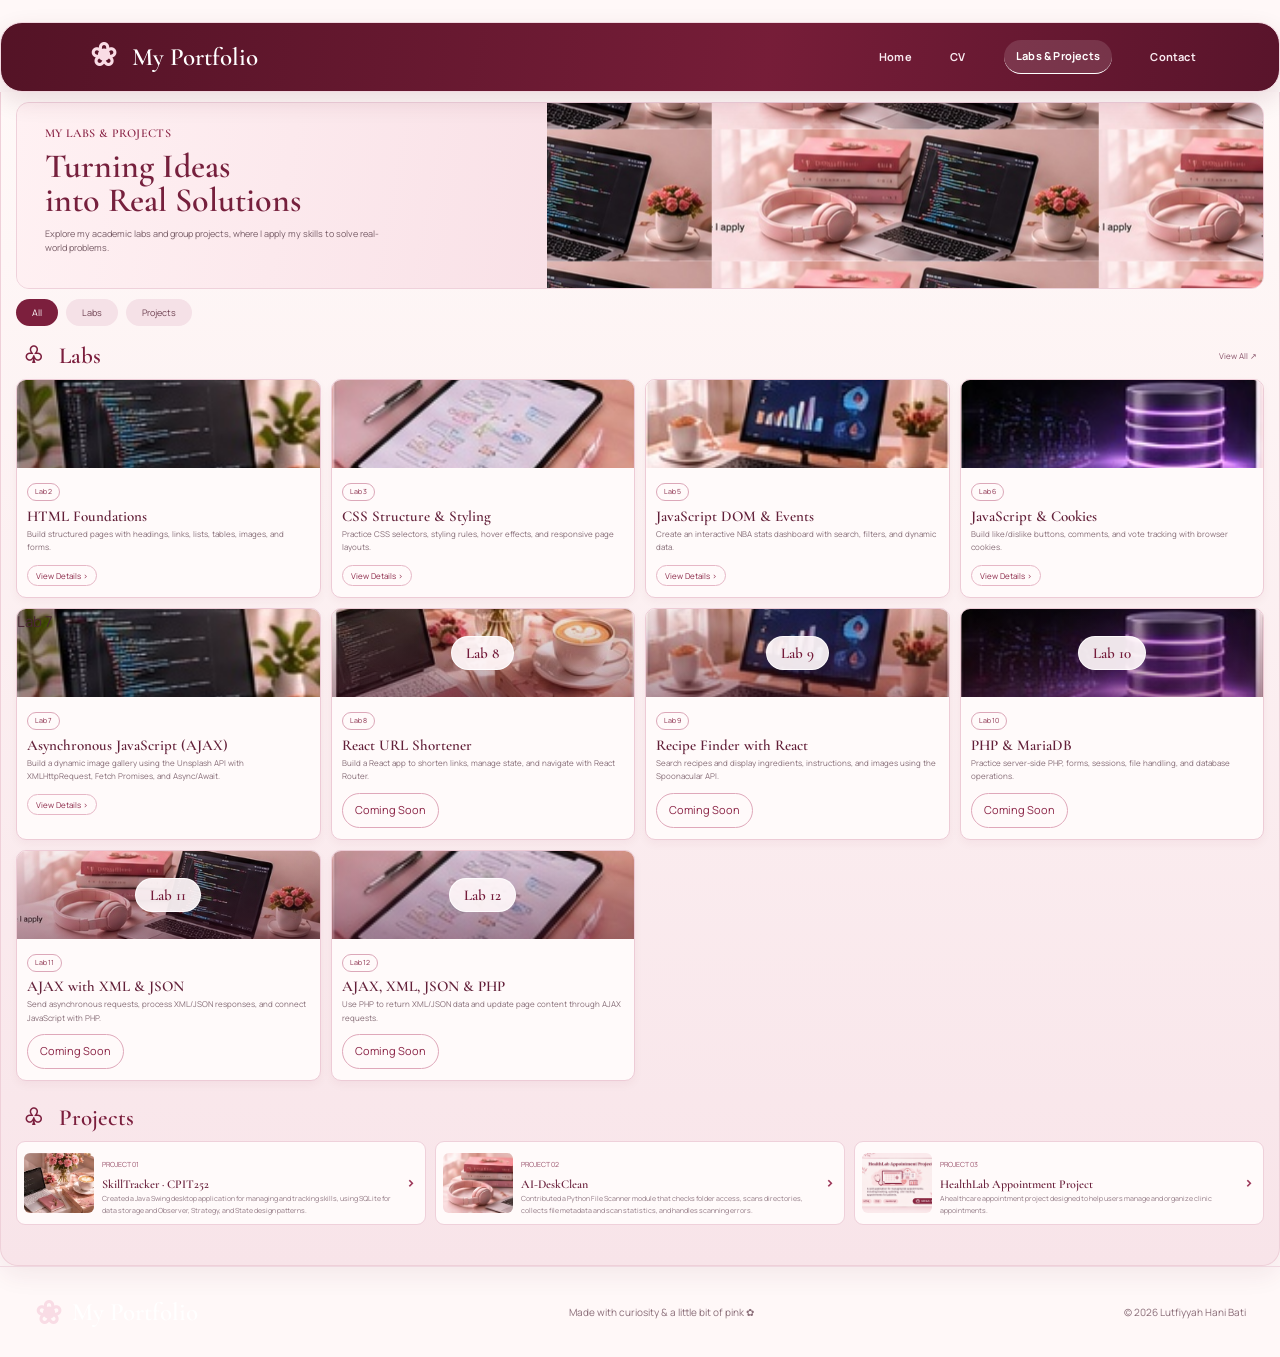
==== labs.html @ 2c052c0a "Initial portfolio upload" ====
<!DOCTYPE html>

<html lang="en">
<head>
<meta charset="utf-8"/><meta content="width=device-width, initial-scale=1.0" name="viewport"/>
<title>Labs &amp; Projects | Lutfiyyah Hani Bati</title>
<link href="https://fonts.googleapis.com" rel="preconnect"/><link crossorigin="" href="https://fonts.gstatic.com" rel="preconnect"/>
<link href="https://fonts.googleapis.com/css2?family=Cormorant+Garamond:wght@400;500;600;700&amp;family=Manrope:wght@400;500;600;700;800&amp;display=swap" rel="stylesheet"/>
<link href="style.css" rel="stylesheet"/>
</head>
<body class="labs-page reference-page">
<header class="site-header"><a class="brand" href="index.html"><span class="brand-mark">L</span><span>My Portfolio</span></a>
<nav class="main-nav"><a href="index.html">Home</a><a href="cv.html">CV</a><a class="active" href="labs.html">Labs &amp; Projects</a><a href="contact.html">Contact</a></nav></header>
<main class="reference-labs">
<section class="labs-hero"><div><p class="mini-eyebrow">MY LABS &amp; PROJECTS</p><h1>Turning Ideas<br/>into Real Solutions</h1><p>Explore my academic labs and group projects, where I apply my skills to solve real-world problems.</p></div><div class="labs-hero-photo"></div></section>
<div aria-label="Filter portfolio items" class="labs-filter" role="group"><button aria-pressed="true" class="filter-active" data-filter="all" type="button">All</button><button aria-pressed="false" data-filter="labs" type="button">Labs</button><button aria-pressed="false" data-filter="projects" type="button">Projects</button></div>
<section class="gallery-section labs-gallery-section"><div class="gallery-title"><h2>♧   Labs</h2><a href="https://github.com/lutfiyyahbati/cpit-405-labs" rel="noopener" target="_blank">View All ↗</a></div>
<div class="lab-gallery">
<article class="lab-photo-card"><div class="lab-cover cover-one"></div><div class="lab-card-body"><span class="lab-pill">Lab 2</span><h3>HTML Foundations</h3><p>Build structured pages with headings, links, lists, tables, images, and forms.</p><a href="https://github.com/lutfiyyahbati/cpit-405-labs/blob/main/labs/lab2.html" rel="noopener" target="_blank">View Details ›</a></div></article>
<article class="lab-photo-card"><div class="lab-cover cover-two"></div><div class="lab-card-body"><span class="lab-pill">Lab 3</span><h3>CSS Structure &amp; Styling</h3><p>Practice CSS selectors, styling rules, hover effects, and responsive page layouts.</p><a href="https://github.com/lutfiyyahbati/cpit-405-labs/blob/main/labs/lab3.html" rel="noopener" target="_blank">View Details ›</a></div></article>
<article class="lab-photo-card"><div class="lab-cover cover-three"></div><div class="lab-card-body"><span class="lab-pill">Lab 5</span><h3>JavaScript DOM &amp; Events</h3><p>Create an interactive NBA stats dashboard with search, filters, and dynamic data.</p><a href="https://github.com/lutfiyyahbati/cpit-405-labs/tree/main/labs/lab5" rel="noopener" target="_blank">View Details ›</a></div></article>
<article class="lab-photo-card"><div class="lab-cover cover-four"></div><div class="lab-card-body"><span class="lab-pill">Lab 6</span><h3>JavaScript &amp; Cookies</h3><p>Build like/dislike buttons, comments, and vote tracking with browser cookies.</p><a href="https://github.com/lutfiyyahbati/cpit-405-labs/tree/main/lab6" rel="noopener" target="_blank">View Details ›</a></div></article>
<article aria-label="Completed Lab 7: Asynchronous JavaScript" class="lab-photo-card">
<div class="lab-cover cover-lab7"><span>Lab 7</span></div>
<div class="lab-card-body"><span class="lab-pill">Lab 7</span><h3>Asynchronous JavaScript (AJAX)</h3><p>Build a dynamic image gallery using the Unsplash API with XMLHttpRequest, Fetch Promises, and Async/Await.</p><a href="https://github.com/lutfiyyahbati/cpit-405-labs/tree/main/labs/lab7" rel="noopener" target="_blank">View Details ›</a></div>
</article>
<article aria-label="Lab 8 coming soon; content not uploaded yet" class="lab-photo-card reserved-lab-card">
<div class="lab-cover cover-lab8 reserved-lab-cover"><span>Lab 8</span></div>
<div class="lab-card-body"><span class="lab-pill">Lab 8</span><h3>React URL Shortener</h3><p>Build a React app to shorten links, manage state, and navigate with React Router.</p><span class="lab12-link">Coming Soon</span></div>
</article>
<article aria-label="Lab 9 coming soon; content not uploaded yet" class="lab-photo-card reserved-lab-card">
<div class="lab-cover cover-lab9 reserved-lab-cover"><span>Lab 9</span></div>
<div class="lab-card-body"><span class="lab-pill">Lab 9</span><h3>Recipe Finder with React</h3><p>Search recipes and display ingredients, instructions, and images using the Spoonacular API.</p><span class="lab12-link">Coming Soon</span></div>
</article>
<article aria-label="Lab 10 coming soon; content not uploaded yet" class="lab-photo-card reserved-lab-card">
<div class="lab-cover cover-lab10 reserved-lab-cover"><span>Lab 10</span></div>
<div class="lab-card-body"><span class="lab-pill">Lab 10</span><h3>PHP &amp; MariaDB</h3><p>Practice server-side PHP, forms, sessions, file handling, and database operations.</p><span class="lab12-link">Coming Soon</span></div>
</article>
<article aria-label="Lab 11 coming soon; content not uploaded yet" class="lab-photo-card reserved-lab-card">
<div class="lab-cover cover-lab11 reserved-lab-cover"><span>Lab 11</span></div>
<div class="lab-card-body"><span class="lab-pill">Lab 11</span><h3>AJAX with XML &amp; JSON</h3><p>Send asynchronous requests, process XML/JSON responses, and connect JavaScript with PHP.</p><span class="lab12-link">Coming Soon</span></div>
</article>
<article aria-label="Lab 12 coming soon; content not uploaded yet" class="lab-photo-card reserved-lab-card">
<div class="lab-cover cover-lab12 reserved-lab-cover"><span>Lab 12</span></div>
<div class="lab-card-body"><span class="lab-pill">Lab 12</span><h3>AJAX, XML, JSON &amp; PHP</h3><p>Use PHP to return XML/JSON data and update page content through AJAX requests.</p><span class="lab12-link">Coming Soon</span></div>
</article>
</div></section>
<section class="gallery-section group-gallery" id="group-projects"><div class="gallery-title"><h2>♧   Projects</h2></div><div class="group-project-grid">
<a class="group-project" href="https://github.com/DanyahBa/SkillTracker_CPIT252" rel="noopener" target="_blank"><div class="group-thumb thumb-two"></div><div><small>PROJECT 01</small><h3>SkillTracker · CPIT252</h3><p>Created a Java Swing desktop application for managing and tracking skills, using SQLite for data storage and Observer, Strategy, and State design patterns.</p></div><b>›</b></a>
<a class="group-project" href="https://github.com/deemalotaibi/AI-DeskClean" rel="noopener" target="_blank"><div class="group-thumb thumb-four"></div><div><small>PROJECT 02</small><h3>AI-DeskClean</h3><p>Contributed a Python File Scanner module that checks folder access, scans directories, collects file metadata and scan statistics, and handles scanning errors.</p></div><b>›</b></a>
<a aria-label="HealthLab Appointment Project on GitHub" class="group-project" href="https://github.com/TasneemSaeedi/CAR_GROUP2" rel="noopener noreferrer" target="_blank"><div class="group-thumb thumb-three"></div><div><small>PROJECT 03</small><h3>HealthLab Appointment Project</h3><p>A healthcare appointment project designed to help users manage and organize clinic appointments.</p></div><b>›</b></a></div></section>
</main>
<footer class="site-footer"><a class="brand" href="index.html"><span class="brand-mark">L</span><span>My Portfolio</span></a><p>Made with curiosity &amp; a little bit of pink ✿</p><span>© 2026 Lutfiyyah Hani Bati</span></footer>
<script>
document.addEventListener('DOMContentLoaded', () => {
  const buttons = document.querySelectorAll('.labs-filter button');
  const labSection = document.querySelector('.labs-gallery-section');
  const projectSection = document.querySelector('.group-gallery');
  buttons.forEach(button => button.addEventListener('click', () => {
    const filter = button.dataset.filter;
    buttons.forEach(item => {
      const active = item === button;
      item.classList.toggle('filter-active', active);
      item.setAttribute('aria-pressed', active ? 'true' : 'false');
    });
    labSection.hidden = filter === 'projects';
    projectSection.hidden = filter === 'labs';
    if (filter === 'projects') {
      projectSection.scrollIntoView({ behavior: 'smooth', block: 'start' });
    } else if (filter === 'labs') {
      labSection.scrollIntoView({ behavior: 'smooth', block: 'start' });
    }
  }));
});
</script>
</body></html>
---- style.css ----
@import url('https://fonts.googleapis.com/css2?family=DM+Sans:wght@400;500;600;700&family=Playfair+Display:ital,wght@0,500;0,600;0,700;1,500;1,600&display=swap');
:root{--wine:#701d3c;--wine-dark:#481329;--berry:#a62d59;--pink:#ef9fbd;--rose:#f8dce7;--blush:#fff1f5;--cream:#fffaf7;--ink:#35232b;--muted:#88747c;--line:#f0dce4;--white:#fff}
*{box-sizing:border-box}html{scroll-behavior:smooth}body{margin:0;background:var(--cream);color:var(--ink);font-family:'DM Sans',sans-serif;font-size:15px;line-height:1.7;overflow-x:hidden}a{color:inherit;text-decoration:none}.site-header{height:88px;max-width:1220px;margin:auto;padding:0 34px;display:flex;align-items:center;justify-content:space-between;gap:24px;position:relative;z-index:5}.brand{display:flex;align-items:center;gap:10px;font-weight:700;font-size:19px;letter-spacing:-.7px;color:var(--wine-dark)}.brand-mark{width:35px;height:35px;border-radius:50% 50% 50% 10%;background:var(--wine);color:white;display:grid;place-items:center;font-family:'Playfair Display',serif;font-size:22px}.brand-dot{color:var(--berry)}.main-nav{display:flex;align-items:center;gap:32px}.main-nav a{font-size:12px;font-weight:700;color:#806d75;transition:.25s}.main-nav a:hover,.main-nav a.active{color:var(--berry)}.main-nav a.active:after{content:"";display:block;width:5px;height:5px;border-radius:50%;background:var(--pink);margin:4px auto 0}.header-cta{border:1px solid #e8cbd7;border-radius:30px;padding:10px 17px;font-size:11px;font-weight:700;color:var(--wine);transition:.25s}.header-cta:hover{background:var(--wine);color:white}.header-cta span{margin-left:8px}.section-wrap{max-width:1150px;margin:auto;padding-left:34px;padding-right:34px}.hero{min-height:585px;display:grid;grid-template-columns:1fr 1fr;align-items:center;gap:55px;padding-top:30px;padding-bottom:55px}.eyebrow{font-size:10px;letter-spacing:2.3px;font-weight:700;color:var(--berry);margin:0 0 18px}.eyebrow-line{display:inline-block;width:28px;height:1px;background:var(--pink);vertical-align:middle;margin-right:9px}.hero h1,.page-intro h1{font-family:'Playfair Display',serif;font-size:clamp(54px,6.2vw,82px);line-height:1.08;letter-spacing:-2.5px;color:var(--wine-dark);font-weight:600;margin:0 0 25px}.hero h1 em,.page-intro h1 em,.project-feature h2 em,.contact-note h2 em{font-weight:500;color:var(--berry)}.hero-text{font-size:15px;line-height:1.9;color:#78666e;max-width:470px}.hero-text strong{color:var(--wine)}.hero-actions{display:flex;align-items:center;gap:25px;margin-top:30px}.button{display:inline-flex;align-items:center;justify-content:center;gap:18px;border:0;border-radius:4px;padding:14px 21px;font-family:inherit;font-size:12px;font-weight:700;cursor:pointer;transition:transform .25s,box-shadow .25s,background .25s}.button:hover{transform:translateY(-3px);box-shadow:0 10px 22px #701d3c20}.button-primary{background:var(--wine);color:white}.button-primary:hover{background:var(--berry)}.text-link{font-size:12px;font-weight:700;color:var(--wine)}.text-link span{margin-left:6px}.hero-meta{display:flex;gap:32px;margin-top:54px;padding-top:20px;border-top:1px solid var(--line);max-width:440px}.hero-meta>div{display:flex;flex-direction:column}.meta-number{font-family:'Playfair Display',serif;color:var(--berry);font-size:20px}.meta-label{font-size:10px;color:var(--muted);letter-spacing:.4px}.hero-art{height:455px;position:relative;display:flex;align-items:center;justify-content:center}.art-blob{position:absolute;width:370px;height:390px;background:#f8dce7;border-radius:48% 52% 42% 58% / 48% 44% 56% 52%;transform:rotate(-12deg)}.art-card{position:relative;z-index:2;width:265px;height:330px;background:#fffaf7;box-shadow:0 25px 60px #6b18351c;padding:36px 31px;transform:rotate(4deg);border:1px solid #f2e2e7}.art-small{font-size:8px;letter-spacing:2px;color:var(--berry);font-weight:700}.art-quote{display:block;font-family:'Playfair Display',serif;font-size:32px;line-height:1.24;color:var(--wine-dark);margin-top:25px}.art-quote i{color:var(--berry)}.art-sign{position:absolute;bottom:28px;right:28px;color:#9b7d89;font-family:'Playfair Display',serif;font-style:italic;font-size:13px}.flower{position:absolute;z-index:3;width:90px;height:90px}.flower i{position:absolute;width:28px;height:42px;background:linear-gradient(145deg,#f6b6ce,#cf5e8b);border-radius:50% 50% 45% 45%;left:31px;top:4px;transform-origin:14px 41px;box-shadow:inset -3px -3px 7px #9d2c5a20}.flower i:nth-child(2){transform:rotate(72deg)}.flower i:nth-child(3){transform:rotate(144deg)}.flower i:nth-child(4){transform:rotate(216deg)}.flower i:nth-child(5){transform:rotate(288deg)}.flower b{position:absolute;left:38px;top:37px;width:16px;height:16px;background:#f7d88d;border-radius:50%;box-shadow:0 0 0 3px #fff8}.flower-large{right:3px;top:28px;transform:rotate(16deg) scale(1.25)}.flower-small{left:8px;bottom:50px;transform:scale(.7) rotate(-12deg)}.flower-small i{background:linear-gradient(145deg,#f3c2d4,#d67c9c)}.sparkle{position:absolute;color:var(--berry);font-size:34px}.sparkle-one{right:35px;bottom:85px}.sparkle-two{left:40px;top:55px;color:#d88aa8}.art-caption{position:absolute;bottom:5px;right:30px;font-size:8px;letter-spacing:2px;color:#a17d8b}.petal{position:fixed;z-index:-1;color:#f5d5e1;opacity:.65;pointer-events:none}.petal-one{font-size:120px;right:-25px;top:22%}.petal-two{font-size:90px;left:-25px;bottom:9%}.welcome-strip{display:flex;align-items:center;justify-content:center;gap:20px;background:var(--wine);color:#fff;padding:18px 20px;text-align:center}.welcome-strip p{font-family:'Playfair Display',serif;font-style:italic;font-size:16px;margin:0}.welcome-strip span{color:#f2a8c2}.home-cards{padding-top:78px;padding-bottom:90px}.section-heading{text-align:center;margin-bottom:34px}.section-heading h2,.project-heading h2{font-family:'Playfair Display',serif;color:var(--wine-dark);font-size:37px;line-height:1.2;margin:0}.section-heading h2 em{color:var(--berry);font-weight:500}.card-grid{display:grid;grid-template-columns:repeat(3,1fr);gap:18px}.info-card{position:relative;background:white;border:1px solid var(--line);padding:27px 26px 30px;min-height:220px;transition:.25s}.info-card:hover{transform:translateY(-6px);box-shadow:0 18px 35px #701d3c10;border-color:#e9b8cb}.card-icon{display:grid;place-items:center;width:39px;height:39px;background:var(--blush);color:var(--berry);border-radius:50%;font-size:20px}.card-kicker{display:block;margin-top:21px;color:#b17b91;font-size:9px;letter-spacing:1.8px;font-weight:700}.info-card h3{font-family:'Playfair Display',serif;color:var(--wine-dark);font-size:23px;margin:5px 0}.info-card p{color:var(--muted);font-size:12px;max-width:245px}.card-arrow{position:absolute;right:25px;bottom:24px;color:var(--berry);font-size:20px}.site-footer{max-width:1150px;margin:auto;padding:24px 34px;display:flex;justify-content:space-between;align-items:center;border-top:1px solid var(--line);font-size:10px;color:#987f89}.site-footer .brand{font-size:15px}.site-footer .brand-mark{width:28px;height:28px;font-size:17px}.site-footer p{margin:0}.site-footer p span{color:var(--berry);font-size:15px}.page-main{padding-top:65px;padding-bottom:90px;min-height:calc(100vh - 160px)}.page-intro{max-width:720px;margin-bottom:45px}.page-intro h1{font-size:60px;margin-bottom:15px}.page-intro>p:last-child{color:var(--muted);max-width:600px;font-size:14px}.cv-layout{display:grid;grid-template-columns:275px 1fr;gap:55px;align-items:start}.cv-sidebar{background:var(--wine);color:white;padding:30px;position:relative;overflow:hidden}.cv-sidebar:after{content:"✿";position:absolute;font-size:120px;color:#ffffff12;right:-15px;top:-35px}.profile-monogram{width:90px;height:90px;border-radius:50%;background:#f5c5d6;color:var(--wine);display:grid;place-items:center;font-family:'Playfair Display',serif;font-size:48px;position:relative}.profile-monogram span{position:absolute;font-family:sans-serif;font-size:20px;right:-4px;bottom:0;color:#f7d88d}.cv-sidebar h2{font-family:'Playfair Display',serif;font-size:23px;line-height:1.2;margin:20px 0 4px}.muted{color:var(--muted)}.cv-sidebar .muted{color:#e3b9ca;font-size:12px}.sidebar-rule{height:1px;background:#ffffff35;margin:24px 0}.side-label{font-size:9px;letter-spacing:1.6px;color:#f0a9c2;margin:18px 0 3px;font-weight:700}.side-value{font-size:12px;color:#fff;margin:0;overflow-wrap:anywhere}.side-value a{text-decoration:underline;text-underline-offset:3px}.button-outline{border:1px solid #f4c5d7;color:white}.full-button{width:100%;margin-top:28px}.cv-content{background:white;border:1px solid var(--line);padding:10px 38px}.cv-section{display:grid;grid-template-columns:145px 1fr;gap:25px;padding:30px 0;border-bottom:1px solid var(--line)}.cv-section:last-child{border-bottom:0}.section-label{font-size:10px;letter-spacing:1.5px;color:var(--berry);font-weight:700}.section-label span{display:block;color:#a58b95;font-size:8px;margin-top:4px}.cv-section h2{font-family:'Playfair Display',serif;color:var(--wine-dark);font-size:22px;margin:0 0 5px}.accent-text{color:var(--berry);font-size:12px;font-weight:700;margin:0 0 10px}.body-copy{font-size:12px;color:#78666e;line-height:1.9;margin:7px 0}.skill-list{display:flex;flex-wrap:wrap;gap:8px;margin:14px 0}.skill-list span{background:var(--blush);border:1px solid #f2d5e0;color:var(--wine);padding:7px 11px;font-size:10px;border-radius:3px}.small-note{font-size:10px;color:#a28d95}.timeline-item{display:flex;gap:13px;margin-top:20px}.timeline-dot{flex:none;width:9px;height:9px;border-radius:50%;background:var(--pink);margin-top:7px;box-shadow:0 0 0 4px var(--blush)}.timeline-item h3{font-size:13px;color:var(--wine);margin:0}.timeline-item .muted{font-size:10px;margin:1px 0}.project-feature{background:var(--wine);color:white;padding:43px 48px;display:flex;justify-content:space-between;align-items:center;position:relative;overflow:hidden;margin-bottom:55px}.feature-label{font-size:9px;letter-spacing:2px;color:#f4b3ca;font-weight:700}.project-feature h2{font-family:'Playfair Display',serif;font-size:39px;line-height:1.12;margin:12px 0}.project-feature h2 em{color:#f3b2c9}.project-feature p{color:#e9cbd6;font-size:12px;max-width:470px;margin-bottom:22px}.button-light{background:#fff4f7;color:var(--wine)}.feature-decoration{width:210px;height:180px;border:1px solid #ffffff35;border-radius:50%;display:grid;place-items:center;position:relative;margin-right:35px}.feature-decoration span{font-family:monospace;font-size:58px;color:#f7c5d7}.feature-decoration i{position:absolute;right:-12px;top:0;font-style:normal;color:#f5c5d7;font-size:55px}.project-heading{display:flex;align-items:end;justify-content:space-between;margin-bottom:22px}.project-heading .eyebrow{margin-bottom:7px}.project-count{font-size:10px;color:#a48b95;letter-spacing:1px}.project-grid{display:grid;grid-template-columns:repeat(2,1fr);gap:16px}.project-card{background:white;border:1px solid var(--line);padding:25px 27px;transition:.25s}.project-card:hover{border-color:#e5a9c1;transform:translateY(-4px);box-shadow:0 12px 28px #701d3c0c}.project-top{display:flex;justify-content:space-between;align-items:center}.project-number{font-family:'Playfair Display',serif;font-size:24px;color:#d68ba7}.project-type{font-size:8px;letter-spacing:1.5px;color:var(--berry);font-weight:700;background:var(--blush);padding:6px 9px}.project-card h3{font-family:'Playfair Display',serif;font-size:22px;color:var(--wine-dark);margin:16px 0 5px}.project-card p{font-size:12px;color:var(--muted);min-height:42px}.project-card>a{display:inline-block;color:var(--berry);font-size:11px;font-weight:700;margin-top:12px}.project-card>a span{margin-left:8px}.github-banner{margin-top:40px;background:#f9e6ed;padding:25px 30px;display:flex;align-items:center;justify-content:space-between}.github-banner .eyebrow{margin-bottom:5px;font-size:8px}.github-banner h2{font-family:'Playfair Display',serif;font-size:24px;color:var(--wine-dark);margin:0}.github-banner p{font-size:11px;color:var(--muted);margin:4px 0 0}.contact-layout{display:grid;grid-template-columns:.9fr 1.1fr;gap:35px;align-items:stretch}.contact-note{background:var(--wine);color:white;padding:42px;position:relative;overflow:hidden}.contact-flower{position:absolute;right:25px;top:18px;font-size:70px;color:#ffffff20}.contact-note .eyebrow{color:#f5b5cb}.contact-note h2{font-family:'Playfair Display',serif;font-size:39px;line-height:1.2;margin:0 0 15px}.contact-note h2 em{color:#f3b3ca}.contact-note>p:not(.eyebrow){color:#e8cbd6;font-size:12px;max-width:300px;margin-bottom:30px}.contact-detail{display:flex;align-items:center;gap:14px;margin-top:20px}.detail-icon{width:35px;height:35px;border:1px solid #ffffff45;border-radius:50%;display:grid;place-items:center;color:#f5b5cb}.contact-detail div{display:flex;flex-direction:column;min-width:0}.contact-detail small{font-size:8px;letter-spacing:1.5px;color:#efadc4}.contact-detail a,.contact-detail div>span{font-size:11px;color:white;overflow-wrap:anywhere}.contact-form-card{background:white;border:1px solid var(--line);padding:38px}.contact-form-card h2{font-family:'Playfair Display',serif;font-size:26px;color:var(--wine-dark);margin:0}.contact-form-card>.muted{font-size:11px;margin:3px 0 22px}.contact-form-card form{display:flex;flex-direction:column}.contact-form-card label{font-size:10px;color:var(--wine);font-weight:700;margin:12px 0 6px}.contact-form-card input,.contact-form-card textarea{font:inherit;font-size:12px;color:var(--ink);background:#fffafc;border:1px solid #efdee5;padding:12px 13px;border-radius:2px;outline:none;resize:vertical}.contact-form-card input:focus,.contact-form-card textarea:focus{border-color:#d987a7;box-shadow:0 0 0 3px #f9e8ef}.contact-form-card input::placeholder,.contact-form-card textarea::placeholder{color:#b7a6ad}.submit-button{margin-top:20px;align-self:flex-start}.form-hint{font-size:9px;color:#9c8790;margin:14px 0 0}
@media(max-width:850px){.site-header{height:auto;min-height:80px;flex-wrap:wrap;padding:17px 24px}.main-nav{order:3;width:100%;justify-content:center;gap:22px;padding:8px 0 3px}.hero{gap:15px;min-height:520px}.hero-art{transform:scale(.88)}.cv-layout{grid-template-columns:230px 1fr;gap:25px}.cv-content{padding:5px 22px}.cv-section{grid-template-columns:105px 1fr;gap:15px}.contact-layout{gap:18px}.contact-note,.contact-form-card{padding:28px}}
@media(max-width:620px){.section-wrap{padding-left:22px;padding-right:22px}.site-header{padding:15px 22px}.header-cta{padding:8px 12px}.main-nav{gap:15px;justify-content:space-between}.main-nav a{font-size:10px}.hero{grid-template-columns:1fr;padding-top:55px;gap:5px}.hero h1{font-size:58px}.hero-art{height:370px;transform:scale(.82);margin-top:-10px}.hero-meta{gap:18px;margin-top:38px}.meta-label{font-size:9px}.welcome-strip{gap:10px}.welcome-strip p{font-size:13px}.home-cards{padding-top:55px;padding-bottom:60px}.card-grid{grid-template-columns:1fr}.info-card{min-height:185px}.site-footer{padding:22px;flex-wrap:wrap;gap:12px}.site-footer p{order:3;width:100%}.page-main{padding-top:45px;padding-bottom:60px}.page-intro h1{font-size:46px}.cv-layout{grid-template-columns:1fr}.cv-sidebar{padding:25px}.cv-content{padding:0 18px}.cv-section{grid-template-columns:1fr;gap:8px;padding:24px 0}.section-label span{display:inline;margin-left:7px}.project-feature{padding:30px 25px}.feature-decoration{display:none}.project-feature h2{font-size:32px}.project-grid{grid-template-columns:1fr}.project-heading{align-items:start;gap:12px;flex-direction:column}.github-banner{align-items:flex-start;gap:18px;flex-direction:column}.contact-layout{grid-template-columns:1fr}.contact-note,.contact-form-card{padding:28px}.contact-note h2{font-size:34px}}

.hero-student-id{display:inline-flex;gap:10px;align-items:center;margin:14px 0 0;padding:7px 11px;background:#fff1f5;border:1px solid #f0dce4;color:#701d3c;font-size:11px;font-weight:700;letter-spacing:.4px}.hero-student-id span{font-size:8px;letter-spacing:1.5px;color:#a62d59}.team-project-heading{margin-top:58px}.team-project-intro{font-size:12px;color:#88747c;margin:-10px 0 20px}

.project-link-pending{display:inline-block;margin-top:12px;color:#9b7d89;font-size:10px;font-weight:700;background:#fff1f5;padding:7px 9px;border:1px dashed #e8cbd7}


/* Refined rose-garden visual direction */
:root{
 --wine:#6d1834;--wine-dark:#421124;--berry:#982d50;--pink:#e7a0b4;
 --rose:#f5dce3;--blush:#fff0f3;--cream:#fff9f7;--ink:#3b202a;
 --muted:#8a6c76;--line:#ecd3dc;--white:#fff;
}
body{font-family:'Manrope',sans-serif;background:linear-gradient(145deg,#fffaf8 0%,#fff1f4 48%,#fffaf7 100%);color:var(--ink)}
h1,h2,h3,.brand,.art-quote,.art-sign,.welcome-strip p,.info-card h3,.cv-section h2,.project-feature h2,.contact-note h2{font-family:'Cormorant Garamond',serif}
.site-header{max-width:1240px;height:78px;margin:18px auto 0;padding:0 30px;background:rgba(255,255,255,.76);border:1px solid #f1dce3;border-radius:24px 24px 0 0;box-shadow:0 8px 28px #7a274014}
.brand{font-size:25px;font-weight:600;letter-spacing:0;color:var(--wine)}
.brand-mark{width:38px;height:38px;border-radius:50%;background:linear-gradient(145deg,#8b2948,#4a1026);font-family:'Cormorant Garamond',serif;font-size:27px}
.main-nav{gap:30px}.main-nav a{font-size:11px;letter-spacing:.2px}
.header-cta{background:#fff5f7;border-color:#e7c0ce;padding:9px 17px}
.hero{max-width:1180px;min-height:570px;margin:0 auto;padding-top:48px;padding-bottom:45px;grid-template-columns:1fr 1fr;gap:34px;position:relative;isolation:isolate}
.hero:before{content:"";position:absolute;inset:15px 20px 25px;border-radius:34px;background:radial-gradient(ellipse at 78% 28%,#f4d3dc 0%,transparent 42%),linear-gradient(115deg,#fff8f5 0%,#fbe8ed 55%,#f7dce5 100%);border:1px solid #f0d4de;box-shadow:0 18px 55px #76203a12;z-index:-2}
.hero:after{content:"✿";position:absolute;right:30px;top:25px;font-size:115px;line-height:1;color:#b45a75;opacity:.15;transform:rotate(20deg);z-index:-1}
.hero-copy{padding:30px 10px 30px 55px}
.eyebrow{font-size:10px;letter-spacing:2.5px}
.hero h1,.page-intro h1{font-size:clamp(58px,6.4vw,88px);line-height:.92;letter-spacing:-1.5px;color:var(--wine-dark);margin:20px 0 22px}
.hero h1 em{color:#a13a59}
.hero-text{font-size:13px;max-width:440px;line-height:1.9}
.hero-student-id{font-size:10px;letter-spacing:1.2px;color:var(--wine);font-weight:800;margin-top:16px}
.hero-student-id span{color:#a77a89;margin-right:8px}
.button{border-radius:30px;padding:12px 21px;font-size:11px}
.button-primary{background:linear-gradient(110deg,#8e2345,#5b142d)}
.hero-art{height:420px;margin:0 38px 0 0;border-radius:48% 48% 18px 18px;overflow:visible}
.art-blob{width:350px;height:370px;background:linear-gradient(145deg,#f6d6df,#eab8c8);border-radius:48% 52% 44% 56%;box-shadow:inset 0 0 0 12px #ffffff42}
.art-card{width:245px;height:310px;border-radius:125px 125px 18px 18px;background:linear-gradient(160deg,#fffaf7,#f8e8ec);border:7px solid #ffffffa8;outline:1px solid #e5bdcb;box-shadow:0 22px 45px #70203a24;transform:rotate(0);padding:40px 28px}
.art-quote{font-size:35px;line-height:1.06;margin-top:25px}
.flower-large{right:-8px;top:25px;transform:rotate(16deg) scale(1.3)}
.flower-small{left:5px;bottom:22px;transform:scale(.78)}
.sparkle-one{right:5px;bottom:80px}.sparkle-two{left:30px;top:38px}
.art-caption{font-size:8px;letter-spacing:2.2px;bottom:-2px}
.welcome-strip{background:linear-gradient(90deg,#5b142d,#8d2949,#5b142d);padding:17px}
.welcome-strip p{font-size:20px}
.home-cards{padding-top:75px}
.section-heading h2,.project-heading h2{font-size:43px}
.info-card{border-radius:17px;background:rgba(255,255,255,.82);box-shadow:0 10px 30px #7a27400a}
.info-card:hover{box-shadow:0 18px 35px #701d3c18}
.card-icon{border-radius:13px}
.site-footer{max-width:1180px}
.page-main{padding-top:58px}
.page-intro h1{line-height:1}
.cv-sidebar,.contact-note{background:linear-gradient(155deg,#7b1f3d,#481329);border-radius:18px}
.cv-content,.contact-form-card{border-radius:18px;box-shadow:0 12px 35px #76203a0a}
.project-feature{border-radius:22px;background:linear-gradient(115deg,#51142b,#8e2a4b)}
.project-card{border-radius:15px}
.github-banner{border-radius:16px}
.contact-form-card input,.contact-form-card textarea{border-radius:9px}
@media(max-width:620px){
 .site-header{margin:10px 10px 0;border-radius:18px;padding:14px 16px}
 .hero{padding-top:30px}
 .hero:before{inset:8px 8px 15px;border-radius:24px}
 .hero-copy{padding:28px 24px 10px}
 .hero-art{margin:0 12px 20px}
 .hero h1{font-size:61px}
}


/* ===== Modern Floral reference-inspired refinement ===== */
:root{
  --wine:#7b1d3b; --wine-dark:#4d1429; --berry:#9d3658;
  --pink:#e9a9bd; --rose:#f6dfe7; --blush:#fff1f5;
  --cream:#fff9f8; --ink:#482b35; --muted:#927985; --line:#efd4de;
}
body{
  background:
    radial-gradient(circle at 7% 14%,rgba(237,184,202,.20),transparent 22rem),
    radial-gradient(circle at 92% 26%,rgba(235,185,202,.22),transparent 24rem),
    #fff9f8;
  font-family:'Manrope',sans-serif;
}
.site-header{
  max-width:1180px;height:68px;margin:18px auto 0;padding:0 28px;
  border:1px solid #f1d9e1;border-radius:22px;
  background:rgba(255,250,250,.84);backdrop-filter:blur(12px);
  box-shadow:0 8px 28px rgba(103,25,54,.07);
}
.brand{font-family:'Cormorant Garamond',serif;font-size:25px;font-weight:600;letter-spacing:0}
.brand-mark{
  width:38px;height:38px;border-radius:50%;background:transparent;color:var(--wine);
  font-size:0;position:relative;
}
.brand-mark:before{content:"✿";font-size:31px;line-height:1;color:var(--wine)}
.brand-mark{background:transparent}
.brand-mark{box-shadow:none}
.main-nav{gap:28px}
.main-nav a{font-size:11px;font-weight:700}
.main-nav a.active{background:#f9e0e8;border-radius:20px;padding:6px 13px}
.main-nav a.active:after{display:none}
.header-cta{background:#fff4f7;border-color:#e7bdcb;border-radius:24px}
.hero{
  max-width:1180px;min-height:535px;margin:20px auto 0;padding:40px 52px;
  border:1px solid #efd4dd;border-radius:28px;
  background:
    radial-gradient(ellipse at 80% 35%,rgba(255,255,255,.85),transparent 35%),
    radial-gradient(ellipse at 20% 80%,rgba(255,255,255,.55),transparent 38%),
    linear-gradient(115deg,#fff0f3 0%,#f8e1e8 48%,#f4d4df 100%);
  box-shadow:0 18px 45px rgba(95,24,49,.10);
  grid-template-columns:1.02fr .98fr;gap:20px;position:relative;overflow:hidden;
}
.hero:before{
  content:"";position:absolute;inset:10px;border:1px solid rgba(255,255,255,.75);
  border-radius:21px;pointer-events:none;
}
.hero:after{
  content:"❀";position:absolute;left:-22px;top:92px;font-size:145px;
  color:#b85c78;opacity:.16;transform:rotate(-25deg);pointer-events:none;
}
.hero-copy{position:relative;z-index:2;padding:10px 0 10px 10px}
.hero .eyebrow{color:#8e3453;font-size:9px;letter-spacing:2.2px}
.hero h1{
  font-family:'Cormorant Garamond',serif;font-size:clamp(62px,6.5vw,88px);
  line-height:.88;letter-spacing:-1.2px;margin:16px 0 18px;color:#70213d;
}
.hero h1 em{color:#a13c5d;font-weight:500}
.hero-text{font-size:12px;line-height:1.9;max-width:390px;color:#775d68}
.hero-student-id{font-size:10px;color:#7b2946;font-weight:800;letter-spacing:1px}
.hero-actions{gap:13px;margin-top:24px}
.hero .button{border-radius:30px;padding:11px 20px;font-size:10px}
.hero .text-link{border:1px solid #c7839a;border-radius:30px;padding:9px 17px;font-size:10px;background:#fff5f7a8}
.hero-meta{margin-top:34px;max-width:420px;border-color:#e5c3ce;gap:28px}
.meta-number{font-family:'Cormorant Garamond',serif;font-size:23px}
.meta-label{font-size:9px}
.hero-art{
  height:420px;margin:0;position:relative;z-index:1;
  display:flex;align-items:center;justify-content:center;
}
.art-blob{
  width:330px;height:355px;transform:none;
  border-radius:48% 48% 18px 18px;
  background:
    radial-gradient(circle at 50% 30%,#fff9f8 0%,#f6dce5 48%,#e9b9c9 100%);
  border:8px solid rgba(255,255,255,.65);
  box-shadow:0 20px 42px rgba(105,29,57,.12),inset 0 0 0 1px #e7bdcb;
}
.art-card{
  width:245px;height:300px;transform:none;border:1px solid #fff;
  border-radius:125px 125px 14px 14px;padding:42px 25px;
  background:linear-gradient(155deg,rgba(255,250,249,.93),rgba(248,225,232,.90));
  box-shadow:0 15px 40px rgba(105,29,57,.14);
}
.art-quote{font-family:'Cormorant Garamond',serif;font-size:36px;line-height:1.02;color:#6e1e3a}
.art-small{font-size:8px;letter-spacing:2px}
.art-sign{font-family:'Cormorant Garamond',serif}
.flower-large{right:12px;top:25px;transform:scale(1.45) rotate(15deg)}
.flower-small{left:4px;bottom:22px;transform:scale(.85) rotate(-12deg)}
.flower i{background:linear-gradient(145deg,#f8d1dc,#b83e65)}
.flower-small i{background:linear-gradient(145deg,#f8dce4,#cf7793)}
.art-caption{bottom:0;right:20px;color:#8f4a62}
.sparkle{color:#fff;font-size:27px;text-shadow:0 1px 8px #b65b7c}
.welcome-strip{
  max-width:1180px;margin:20px auto 0;border-radius:18px;
  background:linear-gradient(90deg,#6b1935,#8b2c4b,#6b1935);
  box-shadow:0 12px 28px rgba(100,22,49,.14);
}
.welcome-strip p{font-family:'Cormorant Garamond',serif;font-size:20px}
.home-cards{padding-top:62px}
.section-heading h2,.project-heading h2{font-family:'Cormorant Garamond',serif;font-size:44px}
.info-card{
  border-radius:17px;background:rgba(255,255,255,.82);
  border:1px solid #efd8e0;box-shadow:0 10px 30px rgba(104,28,54,.06);
}
.info-card h3{font-family:'Cormorant Garamond',serif;font-size:27px}
.card-icon{border-radius:12px;background:#fbe8ee}
.site-footer{border-color:#efd8e0}
.page-main{padding-top:50px}
.page-intro h1{font-family:'Cormorant Garamond',serif}
.cv-sidebar,.contact-note{border-radius:18px;background:linear-gradient(145deg,#812343,#4b142a)}
.cv-content,.contact-form-card{border-radius:18px}
.project-feature{border-radius:22px;background:linear-gradient(110deg,#57142e,#922c4c)}
.project-card{border-radius:16px}
.github-banner{border-radius:17px}
@media(max-width:850px){
 .site-header{margin-left:16px;margin-right:16px}
 .hero{margin-left:16px;margin-right:16px;padding:30px 32px}
}
@media(max-width:620px){
 .site-header{margin:10px 10px 0;padding:12px 14px}
 .hero{margin:12px 10px 0;padding:25px 20px;border-radius:21px}
 .hero-copy{padding:8px 4px}
 .hero-art{height:330px}
 .art-blob{width:280px;height:300px}
 .art-card{width:210px;height:260px;padding:34px 23px}
 .art-quote{font-size:31px}
 .welcome-strip{margin:12px 10px 0}
}


/* Photographic rose still-life in the homepage hero */
.hero-art{
  border-radius:48% 48% 20px 20px;
  background-image:linear-gradient(180deg,rgba(255,239,244,.05),rgba(92,20,44,.08)),url('assets/rose-hero.jpg');
  background-size:cover;
  background-position:center;
  border:8px solid rgba(255,255,255,.72);
  box-shadow:0 18px 42px rgba(89,24,48,.17);
  overflow:hidden;
}
.hero-art .art-blob,
.hero-art .art-card,
.hero-art .flower,
.hero-art .sparkle,
.hero-art .art-caption{display:none}
@media(max-width:620px){
  .hero-art{height:310px;border-radius:45% 45% 18px 18px}
}


/* Exact reference direction: burgundy header, realistic rose hero, four soft navigation tiles */
.home-page{background:#fff9f8;padding:0 18px}
.home-shell{
 max-width:1320px;margin:22px auto 0;border:1px solid #efcbd7;border-radius:25px;
 overflow:hidden;background:#f9e4ea;box-shadow:0 12px 36px rgba(90,20,43,.12)
}
.home-header{
 min-height:70px;padding:0 6.5%;display:flex;align-items:center;justify-content:space-between;
 background:linear-gradient(100deg,#541326,#761d38 60%,#59142b);color:white
}
.home-brand{display:flex;align-items:center;gap:13px;color:white;font-family:'Cormorant Garamond',serif;font-size:25px;font-weight:600}
.home-brand-flower{font-size:35px;line-height:1;color:#f9dce5}
.home-header nav{display:flex;align-items:center;gap:clamp(20px,4vw,58px)}
.home-header nav a{color:#fff4f6;font-size:12px;font-weight:600;padding:9px 13px;border-radius:25px;transition:.2s}
.home-header nav a:hover,.home-header nav a.selected{background:#ffffff20;color:white}
.home-header nav a.selected:after{content:"";display:block;height:1px;background:#fff;margin:5px auto -6px;width:28px}
.home-hero{
 min-height:610px;position:relative;display:grid;grid-template-columns:1fr 1fr;
 align-items:start;padding:76px 7% 155px;overflow:hidden;
 background:
  linear-gradient(90deg,rgba(255,239,242,.97) 0%,rgba(255,239,242,.88) 43%,rgba(255,239,242,.08) 72%),
  linear-gradient(180deg,#f9e1e7,#f3d1dc);
}
.home-hero-copy{position:relative;z-index:2;max-width:550px}
.home-hello{font-family:'Cormorant Garamond',serif;font-size:42px;font-style:italic;color:#72213b;margin:0 0 -8px}
.home-hero h1{font-family:'Cormorant Garamond',serif;font-size:clamp(48px,5.4vw,76px);line-height:.98;color:#701d39;margin:0 0 14px;font-weight:600;letter-spacing:-1.5px}
.home-hero h2{font-family:'Cormorant Garamond',serif;font-size:27px;font-weight:600;color:#4e2534;margin:0 0 14px}
.home-intro{font-size:14px;line-height:1.8;color:#5d4650;max-width:420px;margin:0}
.home-id{font-size:10px;letter-spacing:1.5px;color:#8e5267;margin:14px 0 0}
.home-id strong{color:#68203a}
.home-buttons{display:flex;gap:14px;margin-top:25px;flex-wrap:wrap}
.home-btn{min-width:155px;text-align:center;padding:12px 20px;border-radius:30px;font-size:11px;font-weight:700;transition:.2s}
.home-btn span{font-size:18px;vertical-align:-1px;margin-left:9px}
.home-btn.filled{background:#811e3c;color:white;box-shadow:0 8px 18px #761d3825}
.home-btn.outlined{border:1px solid #9c536b;color:#71223e;background:#fff7f8b8}
.home-btn:hover{transform:translateY(-3px);box-shadow:0 10px 22px #761d3825}
.home-photo{
 position:absolute;right:0;top:0;width:56%;height:100%;
 background-image:linear-gradient(90deg,rgba(255,239,242,.12),rgba(255,239,242,0)),url('assets/rose-hero.jpg');
 background-size:cover;background-position:center 48%;
 clip-path:ellipse(83% 80% at 72% 47%);
}
.home-floral-line{position:absolute;left:-18px;top:145px;font-size:150px;color:#d77f9a;opacity:.28;pointer-events:none}
.home-feature-cards{
 position:absolute;z-index:3;left:7%;right:7%;bottom:26px;display:grid;
 grid-template-columns:repeat(4,1fr);gap:15px
}
.home-feature-cards a{
 min-height:105px;border:1px solid rgba(255,255,255,.9);border-radius:17px;
 background:rgba(255,244,247,.88);backdrop-filter:blur(8px);
 box-shadow:0 8px 22px rgba(91,23,45,.10);display:flex;flex-direction:column;
 align-items:center;justify-content:center;gap:6px;color:#542037;text-align:center;
 transition:transform .22s,box-shadow .22s
}
.home-feature-cards a:hover{transform:translateY(-6px);box-shadow:0 14px 28px rgba(91,23,45,.16)}
.feature-symbol{font-size:29px;line-height:1;color:#852544}
.home-feature-cards strong{font-family:'Cormorant Garamond',serif;font-size:19px;line-height:1.05;font-weight:600}
.home-below{padding-top:64px;padding-bottom:58px;text-align:center}
.home-below h2{font-family:'Cormorant Garamond',serif;font-size:42px;color:#5c1831;margin:0}
.home-below h2 em{color:#a13b5b}
.home-below>p:last-child{font-size:13px;color:#866d77}
@media(max-width:760px){
 .home-page{padding:0 9px}
 .home-shell{margin-top:9px;border-radius:18px}
 .home-header{padding:13px 18px;gap:12px;flex-wrap:wrap}
 .home-brand{font-size:21px}
 .home-header nav{width:100%;justify-content:space-between;gap:4px}
 .home-header nav a{font-size:10px;padding:7px 8px}
 .home-hero{display:block;min-height:790px;padding:38px 25px 155px}
 .home-hero-copy{max-width:100%}
 .home-hello{font-size:34px}
 .home-hero h1{font-size:52px;max-width:440px}
 .home-hero h2{font-size:23px}
 .home-intro{font-size:12px;max-width:330px}
 .home-photo{top:350px;width:100%;height:440px;clip-path:ellipse(88% 75% at 65% 52%);opacity:.92}
 .home-feature-cards{left:15px;right:15px;bottom:14px;gap:8px}
 .home-feature-cards a{min-height:82px;border-radius:12px}
 .feature-symbol{font-size:22px}
 .home-feature-cards strong{font-size:15px}
 .home-floral-line{top:290px;font-size:95px}
}


/* ===== Matching floral visual system for CV, Labs & Projects, Contact ===== */
body:not(.home-page){
 background:
  radial-gradient(circle at 4% 12%,rgba(236,190,205,.22),transparent 22rem),
  radial-gradient(circle at 96% 40%,rgba(236,190,205,.18),transparent 24rem),
  #fff9f8;
 font-family:'Manrope',sans-serif;
}
body:not(.home-page) .site-header{
 max-width:1320px;height:70px;margin:22px auto 0;padding:0 6.5%;
 border:1px solid #f0d7df;border-radius:22px;
 background:linear-gradient(100deg,#541326,#761d38 60%,#59142b);
 color:#fff;box-shadow:0 9px 25px rgba(90,20,43,.12)
}
body:not(.home-page) .brand{color:#fff;font-family:'Cormorant Garamond',serif;font-size:25px;font-weight:600}
body:not(.home-page) .brand-mark{background:transparent;color:#fff;border-radius:50%;font-size:0;box-shadow:none}
body:not(.home-page) .brand-mark:before{content:"❀";font-size:32px;color:#f9dce5}
body:not(.home-page) .brand-dot{color:#f4b8cb}
body:not(.home-page) .main-nav{gap:clamp(15px,3vw,42px)}
body:not(.home-page) .main-nav a{color:#f9eaf0;font-size:11px}
body:not(.home-page) .main-nav a:hover,body:not(.home-page) .main-nav a.active{color:#fff;background:#ffffff20;border-radius:20px;padding:7px 12px}
body:not(.home-page) .main-nav a.active:after{display:none}
body:not(.home-page) .header-cta{color:#70203b;background:#fff0f4;border:1px solid #f6dce5;border-radius:30px}
body:not(.home-page) .header-cta:hover{background:#f7dce5;color:#5b142d}
body:not(.home-page) .page-main{max-width:1240px;padding-top:56px;padding-bottom:70px}
body:not(.home-page) .page-intro{
 position:relative;padding:38px 45px 35px;margin-bottom:32px;border-radius:25px;
 background:linear-gradient(110deg,rgba(255,240,244,.97),rgba(248,220,230,.88));
 border:1px solid #efd1dc;box-shadow:0 12px 30px rgba(90,20,43,.06);overflow:hidden
}
body:not(.home-page) .page-intro:after{
 content:"❀";position:absolute;right:42px;top:2px;font-size:115px;color:#b95d7b;opacity:.15
}
body:not(.home-page) .page-intro .eyebrow{color:#98415e}
body:not(.home-page) .page-intro h1{
 font-family:'Cormorant Garamond',serif;font-size:clamp(48px,5.5vw,70px);
 line-height:.98;color:#641831;letter-spacing:-1px;margin:0 0 12px
}
body:not(.home-page) .page-intro>p:last-child{font-size:13px;color:#795e69;max-width:650px}
body:not(.home-page) .cv-layout{display:grid;grid-template-columns:285px 1fr;gap:25px;align-items:start}
body:not(.home-page) .cv-sidebar{
 position:sticky;top:20px;padding:30px 25px;border-radius:22px;
 background:linear-gradient(155deg,#761e3b,#4d1429);
 box-shadow:0 15px 35px rgba(83,17,41,.16);color:#fff
}
body:not(.home-page) .cv-sidebar .profile-monogram{
 width:105px;height:105px;margin:0 auto 18px;border:1px solid #f5d7e1;
 background:radial-gradient(circle,#f9e4eb,#d88da6);color:#651832;
 font-family:'Cormorant Garamond',serif;font-size:54px
}
body:not(.home-page) .cv-sidebar h2{
 font-family:'Cormorant Garamond',serif;font-size:27px;text-align:center;color:#fff;margin:0
}
body:not(.home-page) .cv-sidebar .muted{text-align:center;color:#f1d6df;font-size:12px}
body:not(.home-page) .cv-sidebar .side-label{color:#e7a9bd;font-size:9px;letter-spacing:1.8px}
body:not(.home-page) .cv-sidebar .side-value,body:not(.home-page) .cv-sidebar a{color:#fff;font-size:12px;overflow-wrap:anywhere}
body:not(.home-page) .cv-sidebar .sidebar-rule{border-color:#ffffff35}
body:not(.home-page) .cv-sidebar .button-outline{border-color:#f1cbd8;color:#fff;background:#ffffff12}
body:not(.home-page) .cv-content{display:flex;flex-direction:column;gap:15px}
body:not(.home-page) .cv-section{
 display:grid;grid-template-columns:145px 1fr;gap:18px;padding:26px 28px;
 border:1px solid #efd7df;border-radius:19px;background:rgba(255,255,255,.88);
 box-shadow:0 9px 25px rgba(90,20,43,.05)
}
body:not(.home-page) .section-label{color:#9c526b;font-size:9px;letter-spacing:1.5px}
body:not(.home-page) .section-label span{color:#8b6b77}
body:not(.home-page) .cv-section h2,body:not(.home-page) .cv-section h3{
 font-family:'Cormorant Garamond',serif;color:#641831;font-size:27px;margin:0 0 8px
}
body:not(.home-page) .cv-section h3{font-size:21px}
body:not(.home-page) .cv-section .accent-text{color:#9a3657;font-weight:700;font-size:13px}
body:not(.home-page) .cv-section .body-copy{color:#745e68;font-size:12px;line-height:1.9}
body:not(.home-page) .skill-list span{
 background:#fff0f4;border:1px solid #f0d1dc;color:#77213e;border-radius:25px;
 padding:8px 13px;font-size:11px
}
body:not(.home-page) .timeline-dot{background:#a74362;box-shadow:0 0 0 5px #f9e5eb}
body:not(.home-page) .project-feature{
 border-radius:23px;padding:38px 42px;
 background:linear-gradient(110deg,#53142b,#8c2b4a);
 box-shadow:0 15px 32px rgba(84,18,43,.16);overflow:hidden
}
body:not(.home-page) .project-feature h2{font-family:'Cormorant Garamond',serif;font-size:48px;line-height:.98}
body:not(.home-page) .project-feature p{color:#f4dce4;max-width:550px;font-size:13px}
body:not(.home-page) .button-light{background:#fff0f4;color:#70203b;border-radius:30px}
body:not(.home-page) .feature-decoration{color:#f6dce5;opacity:.85}
body:not(.home-page) .project-heading{margin:45px 0 20px;align-items:end}
body:not(.home-page) .project-heading h2{font-family:'Cormorant Garamond',serif;color:#651832;font-size:42px}
body:not(.home-page) .project-count{background:#f9e5eb;color:#8a3452;border:1px solid #edcbd7;border-radius:25px;padding:8px 13px;font-size:9px}
body:not(.home-page) .project-grid{gap:17px}
body:not(.home-page) .project-card{
 padding:24px;border:1px solid #efd4de;border-radius:18px;
 background:rgba(255,255,255,.9);box-shadow:0 9px 25px rgba(90,20,43,.06);
 transition:transform .22s,box-shadow .22s
}
body:not(.home-page) .project-card:hover{transform:translateY(-5px);box-shadow:0 16px 30px rgba(90,20,43,.12)}
body:not(.home-page) .project-number{color:#8c2949;font-family:'Cormorant Garamond',serif;font-size:28px}
body:not(.home-page) .project-type{color:#a35b73;background:#fff0f4;border-radius:20px;padding:6px 9px;font-size:8px}
body:not(.home-page) .project-card h3{font-family:'Cormorant Garamond',serif;color:#641831;font-size:27px;line-height:1.08}
body:not(.home-page) .project-card p{font-size:12px;color:#806a74;line-height:1.8}
body:not(.home-page) .project-card>a{color:#8a2546;font-size:11px;font-weight:800}
body:not(.home-page) .project-card>a span{margin-left:5px}
body:not(.home-page) .team-project-intro{font-size:12px;color:#806a74}
body:not(.home-page) .project-link-pending{background:#fff0f4;color:#9b536b;border:1px dashed #e5bdcb;border-radius:20px;padding:7px 11px;font-size:10px}
body:not(.home-page) .contact-layout{display:grid;grid-template-columns:.85fr 1.15fr;gap:22px}
body:not(.home-page) .contact-note{
 padding:38px 32px;border-radius:22px;background:linear-gradient(155deg,#781f3e,#4b1429);
 box-shadow:0 14px 32px rgba(83,17,41,.15)
}
body:not(.home-page) .contact-note h2{font-family:'Cormorant Garamond',serif;font-size:43px;line-height:1;color:#fff}
body:not(.home-page) .contact-note h2 em{color:#f4b7ca}
body:not(.home-page) .contact-note p{color:#f3dce4;font-size:12px}
body:not(.home-page) .contact-detail{border-color:#ffffff35}
body:not(.home-page) .contact-detail small{color:#e9a9bd}
body:not(.home-page) .contact-detail a,body:not(.home-page) .contact-detail span{color:#fff;font-size:12px;overflow-wrap:anywhere}
body:not(.home-page) .detail-icon{background:#ffffff18;color:#ffeaf0}
body:not(.home-page) .contact-form-card{
 padding:34px;border:1px solid #efd5df;border-radius:22px;
 background:rgba(255,255,255,.91);box-shadow:0 12px 30px rgba(90,20,43,.07)
}
body:not(.home-page) .contact-form-card h2{font-family:'Cormorant Garamond',serif;color:#641831;font-size:36px}
body:not(.home-page) .contact-form-card label{font-size:11px;color:#704254;font-weight:700}
body:not(.home-page) .contact-form-card input,body:not(.home-page) .contact-form-card textarea{
 border:1px solid #ebd2dc;border-radius:10px;background:#fffafb;padding:12px 14px;
 font-family:'Manrope',sans-serif;font-size:12px;color:#482b35
}
body:not(.home-page) .contact-form-card input:focus,body:not(.home-page) .contact-form-card textarea:focus{
 outline:2px solid #edc3d1;border-color:#b75b78
}
body:not(.home-page) .submit-button{border-radius:30px}
body:not(.home-page) .form-hint{font-size:10px;color:#927985}
body:not(.home-page) .site-footer{
 border-top:1px solid #efd8e0;color:#8a6d78
}
@media(max-width:850px){
 body:not(.home-page) .site-header{margin:12px 14px 0;padding:14px 18px;height:auto;flex-wrap:wrap}
 body:not(.home-page) .main-nav{order:3;width:100%;justify-content:space-between;gap:6px}
 body:not(.home-page) .cv-layout{grid-template-columns:1fr}
 body:not(.home-page) .cv-sidebar{position:static}
 body:not(.home-page) .contact-layout{grid-template-columns:1fr}
}
@media(max-width:600px){
 body:not(.home-page) .page-main{padding-top:28px}
 body:not(.home-page) .page-intro{padding:27px 23px}
 body:not(.home-page) .page-intro:after{right:10px;font-size:80px}
 body:not(.home-page) .cv-section{grid-template-columns:1fr;padding:21px}
 body:not(.home-page) .project-feature{padding:28px 24px}
 body:not(.home-page) .project-feature h2{font-size:39px}
 body:not(.home-page) .contact-form-card{padding:24px}
 body:not(.home-page) .main-nav a{font-size:9px}
}


/* ===== Distinct page compositions: same rose palette, different personalities ===== */
.cv-page .cv-intro,.contact-page .contact-intro{display:flex;align-items:center;justify-content:space-between;gap:25px}
.cv-page .cv-intro{background:linear-gradient(110deg,#fff5f5 0%,#f6e0e7 62%,#efd0dc 100%)}
.cv-page .cv-intro-stamp{flex:0 0 142px;width:142px;height:142px;border:1px solid #d99caf;border-radius:50%;display:flex;flex-direction:column;align-items:center;justify-content:center;color:#842747;background:radial-gradient(circle,#fff8f8 0%,#f4d8e2 72%);box-shadow:inset 0 0 0 8px #ffffff80,0 8px 22px #76203a12}
.cv-page .cv-intro-stamp span{font-size:43px;line-height:1}
.cv-page .cv-intro-stamp small{font-size:8px;letter-spacing:1.8px;text-align:center;line-height:1.5;margin-top:5px}
.cv-page .cv-layout{grid-template-columns:260px 1fr;gap:28px}
.cv-page .cv-sidebar{border-radius:130px 130px 20px 20px;padding:35px 25px 28px;text-align:center}
.cv-page .cv-sidebar .profile-monogram{border-radius:50%;border:5px solid #ffffff50;box-shadow:0 0 0 1px #f2c8d5}
.cv-page .cv-sidebar .sidebar-rule{margin:22px auto;width:55%;border-top:1px solid #ffffff45}
.cv-page .cv-sidebar .side-label,.cv-page .cv-sidebar .side-value{text-align:left}
.cv-page .cv-sidebar .full-button{margin-top:20px}
.cv-page .cv-content{gap:18px}
.cv-page .cv-section{position:relative;grid-template-columns:110px 1fr;padding:28px 30px;border-radius:6px 20px 20px 6px}
.cv-page .cv-section:before{content:"";position:absolute;left:0;top:18px;bottom:18px;width:4px;border-radius:4px;background:linear-gradient(#9e3c5d,#e8b2c4)}
.cv-page .section-label{padding-top:7px}
.cv-page .cv-section h2{font-size:30px}
.cv-page .section-subtitle{font-size:11px;color:#927984;margin-top:-5px}
.cv-page .skill-list{gap:9px}
.cv-page .skill-list span:nth-child(3n+1){background:#f7e1e8}
.cv-page .skill-list span:nth-child(3n+2){background:#fff3f4}
.cv-page .skill-list span:nth-child(3n){background:#f0d9e1}
.cv-page .timeline-item{padding-bottom:18px}
.cv-page .timeline-item:last-child{padding-bottom:0}

.labs-page .page-intro{background:linear-gradient(110deg,#fff7f5,#f5e0e7);border-radius:26px 26px 5px 26px}
.labs-page .project-feature{min-height:260px;display:flex;align-items:center}
.labs-page .project-feature>div:first-child{max-width:65%}
.labs-page .feature-decoration{width:35%;height:190px;display:flex;align-items:center;justify-content:center;position:relative}
.labs-page .feature-decoration span{display:grid;place-items:center;width:155px;height:155px;border-radius:50%;background:linear-gradient(145deg,#f8e6eb,#d990a8);border:9px solid #ffffff25;color:#67203a;font-family:monospace;font-size:36px;box-shadow:0 15px 35px #250b1828}
.labs-page .feature-decoration i{position:absolute;right:8%;top:4%;font-size:65px;color:#f5cbd7}
.labs-page .project-heading{display:flex;padding-bottom:12px;border-bottom:1px solid #ebd2dc}
.labs-page .project-grid{grid-template-columns:repeat(4,minmax(0,1fr));align-items:stretch}
.labs-page .project-card{padding:0 0 22px;overflow:hidden;display:flex;flex-direction:column;min-height:290px}
.labs-page .project-card .project-top,.labs-page .project-card h3,.labs-page .project-card p,.labs-page .project-card>a,.labs-page .project-card .project-link-pending{margin-left:20px;margin-right:20px}
.labs-page .project-card .project-top{margin-top:15px}
.labs-page .project-card h3{margin-top:7px}
.labs-page .project-card p{flex:1}
.labs-page .tile-art{height:112px;display:flex;align-items:center;justify-content:center;position:relative;overflow:hidden;background:linear-gradient(135deg,#f8e1e8,#fdf5f4)}
.labs-page .tile-art:before,.labs-page .tile-art:after{content:"";position:absolute;border:1px solid #bd718a55;border-radius:50%;width:140px;height:140px}
.labs-page .tile-art:after{width:190px;height:190px}
.labs-page .tile-art span{z-index:1;font-family:monospace;font-size:30px;color:#78223f;background:#ffffffb8;border:1px solid #fff;border-radius:15px;padding:12px 18px;box-shadow:0 8px 20px #7b29401a}
.labs-page .tile-art i{position:absolute;right:20px;top:9px;color:#b65d7b;font-size:28px}
.labs-page .art-browser{background:linear-gradient(130deg,#f7e6df,#e7bdc8)}
.labs-page .art-script{background:linear-gradient(130deg,#f2dce7,#f8eef1)}
.labs-page .team-project-heading{margin-top:60px}
.labs-page .team-tile{border-radius:18px 5px 18px 18px}
.labs-page .team-art{height:112px;display:flex;flex-direction:column;align-items:center;justify-content:center;gap:3px;background:linear-gradient(135deg,#6d1a38,#a94b6a);color:#fff2f5;font-size:37px;font-family:'Cormorant Garamond',serif}
.labs-page .team-tile:nth-child(2) .team-art{background:linear-gradient(135deg,#d28ba2,#8c3454)}
.labs-page .team-tile:nth-child(3) .team-art{background:linear-gradient(135deg,#f0cbd6,#a84c6b);color:#68203b}
.labs-page .team-tile:nth-child(4) .team-art{background:linear-gradient(135deg,#8d526b,#4c1830)}
.labs-page .team-art small{font:700 8px 'Manrope',sans-serif;letter-spacing:2px}
.labs-page .github-banner{margin-top:48px;padding:30px 36px;border:1px solid #e9c8d4;background:linear-gradient(110deg,#fff1f4,#f2d7e0);border-radius:5px 22px 22px 22px}
.labs-page .github-banner h2{font-family:'Cormorant Garamond',serif;font-size:34px;color:#641831}

.contact-page .page-intro{background:linear-gradient(105deg,#f4dce4 0%,#fff6f4 68%,#f3d6df 100%)}
.contact-page .contact-intro-flower{flex:0 0 160px;width:160px;height:160px;border-radius:50% 50% 12px 50%;display:flex;flex-direction:column;align-items:center;justify-content:center;background:linear-gradient(145deg,#7a1d3b,#4d1429);color:#f8dce5;box-shadow:0 12px 28px #681b3828;transform:rotate(7deg);font-size:68px;line-height:1}
.contact-page .contact-intro-flower small{font:700 8px 'Manrope',sans-serif;letter-spacing:1.5px;text-align:center;line-height:1.5;margin-top:5px}
.contact-page .contact-layout{grid-template-columns:.92fr 1.08fr;align-items:stretch;gap:25px}
.contact-page .contact-note{position:relative;overflow:hidden;min-height:500px;padding:44px 36px;border-radius:150px 18px 18px 18px}
.contact-page .contact-note:after{content:"✿";position:absolute;right:-15px;bottom:-62px;font-size:210px;color:#ffffff12;transform:rotate(-18deg)}
.contact-page .contact-flower{position:absolute;right:32px;top:30px;font-size:48px;color:#f4c8d5}
.contact-page .contact-note h2{font-size:49px;margin-top:35px}
.contact-page .contact-detail{position:relative;z-index:1;padding:15px 0}
.contact-page .contact-form-card{border-radius:18px 18px 90px 18px;padding:38px 40px}
.contact-page .contact-form-card form{display:grid;grid-template-columns:1fr 1fr;column-gap:15px}
.contact-page .contact-form-card label{margin-top:14px}
.contact-page .contact-form-card input,.contact-page .contact-form-card textarea{width:100%}
.contact-page .contact-form-card label[for="subject"],.contact-page .contact-form-card input#subject,.contact-page .contact-form-card label[for="message"],.contact-page .contact-form-card textarea,.contact-page .contact-form-card .submit-button{grid-column:1/-1}
.contact-page .contact-form-card .submit-button{justify-self:start;margin-top:18px}
.contact-page .form-hint{margin-top:15px}
@media(max-width:900px){.labs-page .project-grid{grid-template-columns:repeat(2,minmax(0,1fr))}.contact-page .contact-layout{grid-template-columns:1fr}}
@media(max-width:620px){
 .cv-page .cv-intro,.contact-page .contact-intro{align-items:flex-start}
 .cv-page .cv-intro-stamp,.contact-page .contact-intro-flower{flex-basis:85px;width:85px;height:85px}
 .cv-page .cv-intro-stamp span{font-size:27px}
 .cv-page .cv-intro-stamp small,.contact-page .contact-intro-flower small{font-size:6px}
 .cv-page .cv-layout{grid-template-columns:1fr}
 .cv-page .cv-sidebar{border-radius:90px 90px 18px 18px}
 .cv-page .cv-section{grid-template-columns:1fr}
 .labs-page .project-grid{grid-template-columns:1fr}
 .labs-page .project-feature>div:first-child{max-width:100%}
 .labs-page .feature-decoration{display:none}
 .contact-page .contact-note{min-height:auto;border-radius:90px 18px 18px 18px}
 .contact-page .contact-form-card{border-radius:18px;padding:24px}
 .contact-page .contact-form-card form{grid-template-columns:1fr}
 .contact-page .contact-form-card label,.contact-page .contact-form-card input,.contact-page .contact-form-card textarea{grid-column:1/-1}
}


/* Real floral photography accents across the supporting pages */
.cv-page .cv-intro-stamp{
  background:
    linear-gradient(145deg,rgba(255,245,248,.52),rgba(111,24,54,.12)),
    url('assets/cv-roses.jpg') center/cover;
  color:#fff;
  border:5px solid rgba(255,255,255,.86);
  box-shadow:0 10px 25px rgba(94,22,48,.16);
}
.cv-page .cv-intro-stamp span,
.cv-page .cv-intro-stamp small{
  text-shadow:0 1px 6px rgba(65,12,30,.65);
  color:#fff;
}
.cv-page .cv-sidebar{
  background:
    linear-gradient(180deg,rgba(83,17,41,.94),rgba(83,17,41,.82)),
    url('assets/contact-bouquet.jpg') center bottom/cover;
}
.cv-page .cv-sidebar .profile-monogram{
  background:
    linear-gradient(rgba(255,240,245,.15),rgba(255,240,245,.15)),
    url('assets/cv-roses.jpg') center/cover;
  color:#fff;
}
.cv-page .cv-sidebar .profile-monogram span{color:#fff;text-shadow:0 1px 5px #5b1831}

/* Project gallery receives photographic covers, with readable text below each image. */
.labs-page .project-feature{
  position:relative;overflow:hidden;
  background:
    linear-gradient(90deg,rgba(79,16,39,.97) 0%,rgba(102,24,51,.92) 47%,rgba(102,24,51,.26) 100%),
    url('assets/labs-stilllife.jpg') right center/cover;
}
.labs-page .feature-decoration{display:none}
.labs-page .tile-art{
  background-size:cover;
  background-position:center;
}
.labs-page .lab-tile:nth-child(1) .tile-art{
  background-image:linear-gradient(rgba(79,17,39,.08),rgba(79,17,39,.15)),url('assets/labs-stilllife.jpg');
}
.labs-page .lab-tile:nth-child(2) .tile-art{
  background-image:linear-gradient(rgba(79,17,39,.05),rgba(79,17,39,.12)),url('assets/cv-roses.jpg');
}
.labs-page .lab-tile:nth-child(3) .tile-art{
  background-image:linear-gradient(rgba(79,17,39,.08),rgba(79,17,39,.12)),url('assets/labs-stilllife.jpg');
}
.labs-page .lab-tile:nth-child(4) .tile-art{
  background-image:linear-gradient(rgba(79,17,39,.05),rgba(79,17,39,.12)),url('assets/cv-roses.jpg');
}
.labs-page .tile-art span{
  background:rgba(255,248,250,.9);
  backdrop-filter:blur(5px);
}
.labs-page .team-art{
  background-size:cover!important;background-position:center!important;
  text-shadow:0 2px 8px rgba(54,12,28,.5);
}
.labs-page .team-tile:nth-child(1) .team-art{
  background-image:linear-gradient(rgba(80,15,40,.28),rgba(80,15,40,.45)),url('assets/labs-stilllife.jpg')!important;
}
.labs-page .team-tile:nth-child(2) .team-art{
  background-image:linear-gradient(rgba(80,15,40,.28),rgba(80,15,40,.45)),url('assets/cv-roses.jpg')!important;
}
.labs-page .team-tile:nth-child(3) .team-art{
  background-image:linear-gradient(rgba(80,15,40,.28),rgba(80,15,40,.45)),url('assets/contact-bouquet.jpg')!important;
}
.labs-page .team-tile:nth-child(4) .team-art{
  background-image:linear-gradient(rgba(80,15,40,.28),rgba(80,15,40,.45)),url('assets/labs-stilllife.jpg')!important;
}

/* Contact gets a photographic floral panel beside the contact details. */
.contact-page .contact-note{
  background:
    linear-gradient(90deg,rgba(76,15,38,.94),rgba(91,18,43,.76)),
    url('assets/contact-bouquet.jpg') center/cover;
}
.contact-page .contact-intro-flower{
  background:
    linear-gradient(rgba(94,19,46,.18),rgba(94,19,46,.30)),
    url('assets/cv-roses.jpg') center/cover;
  border:5px solid rgba(255,255,255,.8);
}
@media(max-width:620px){
  .labs-page .project-feature{background-position:center;background-size:cover}
}


/* ===== Screenshot-matched layouts for inner pages ===== */
.reference-page{background:#fff8f8!important;color:#4a2734}
.reference-page .site-header{
 max-width:1320px;margin:12px auto 0;height:52px;padding:0 4%;
 border-radius:15px 15px 0 0;background:linear-gradient(100deg,#65172f,#81223f,#64162e);
 border:1px solid #a94e68;box-shadow:0 5px 16px #55152a18;color:#fff
}
.reference-page .brand{color:#fff;font-family:'Cormorant Garamond',serif;font-size:19px}
.reference-page .brand-mark{background:transparent;color:#fff;font-size:0;box-shadow:none}
.reference-page .brand-mark:before{content:"❀";font-size:27px;color:#f9e5eb}
.reference-page .main-nav{gap:clamp(15px,3.5vw,48px)}
.reference-page .main-nav a{font-size:10px;color:#fff1f5}
.reference-page .main-nav a.active{background:transparent;border-radius:0;border-bottom:1px solid #fff;padding:7px 2px}
.reference-page .header-cta{display:none}
.reference-page .site-footer{max-width:1320px}
.reference-cv,.reference-labs,.reference-contact{
 max-width:1320px;margin:0 auto;padding:10px 0 50px;
}
.reference-cv{
 display:grid;grid-template-columns:250px 1fr;gap:14px;min-height:690px;
 background:linear-gradient(130deg,#fff8f7,#f9e5e9);
 border:1px solid #f0d0d9;border-top:0;border-radius:0 0 18px 18px;padding:10px;
 box-shadow:0 10px 25px #69223a12
}
.reference-profile{
 position:relative;overflow:hidden;border-radius:15px;
 background:linear-gradient(180deg,rgba(98,19,45,.95),rgba(94,17,43,.91)),url('assets/contact-bouquet.jpg') center bottom/cover;
 padding:25px 18px 30px;color:#fff;display:flex;flex-direction:column;align-items:center
}
.profile-photo{
 width:116px;height:116px;border-radius:50%;border:4px solid #f8e5ea;
 background:url('assets/cv-roses.jpg') center/cover;
 box-shadow:0 7px 22px #290b1b45;margin:2px 0 12px
}
.reference-profile h1{font:600 27px 'Cormorant Garamond',serif;text-align:center;margin:0;color:#fff}
.reference-profile>p{font-size:10px;color:#f4dce4;margin:4px 0 22px;text-align:center}
.profile-menu{display:flex;flex-direction:column;gap:6px;width:100%}
.profile-menu a{padding:9px 12px;border-radius:18px;color:#fbeef2;font-size:11px}
.profile-menu a.current,.profile-menu a:hover{background:#ffffff22}
.profile-contact{margin-top:34px;padding-top:12px;display:flex;flex-direction:column;gap:12px;width:100%;font-size:9px;color:#fae9ef;overflow-wrap:anywhere}.profile-contact a{color:inherit;text-decoration:none;display:block;transition:opacity .2s}.profile-contact a:hover{opacity:.78;text-decoration:underline}
.profile-flowers{position:absolute;bottom:0;left:0;width:100%;height:52px;background:linear-gradient(0deg,#58132d80,transparent);font-size:34px;letter-spacing:8px;color:#f5c4d3;text-align:center}
.cv-main{display:flex;flex-direction:column;gap:12px;min-width:0}
.cv-about-photo{
 display:grid;grid-template-columns:1.15fr .85fr;gap:12px;min-height:205px;
 padding:14px;border:1px solid #efd4dd;border-radius:15px;
 background:linear-gradient(110deg,#fff9f8,#f8e5e9);box-shadow:0 4px 14px #6b1b3210
}
.cv-about-text{padding:5px 8px}
.mini-eyebrow{font:600 12px 'Cormorant Garamond',serif;color:#8b2547;letter-spacing:.4px;margin:0 0 10px}
.cv-about-text>p:not(.mini-eyebrow){font-size:10px;line-height:1.8;color:#6f5660;margin:0 0 10px}
.quick-contact{display:flex;flex-wrap:wrap;gap:7px 13px;font-size:8px;color:#7c2947}
.cv-desk-photo{border-radius:12px;min-height:175px;background:url('assets/labs-stilllife.jpg') center/cover;box-shadow:inset 0 0 0 1px #ffffff80}
.cv-info-grid{display:grid;grid-template-columns:1fr 1fr;gap:11px}
.cv-info-card{padding:14px 16px;border:1px solid #efd5dd;border-radius:13px;background:#fffaf9;min-height:120px;box-shadow:0 4px 13px #681a310a}
.cv-info-card h2{font:600 18px 'Cormorant Garamond',serif;color:#7b1e3d;margin:0 0 10px;border-bottom:1px solid #f1dce2;padding-bottom:7px}
.cv-entry{display:flex;flex-direction:column;gap:2px;margin:0 0 8px}
.cv-entry b{font-size:9px;color:#4e2937}
.cv-entry span{font-size:8px;color:#7b5361}
.cv-entry small{font-size:8px;color:#9a7d87}
.cv-tags{display:flex;flex-wrap:wrap;gap:6px}
.cv-tags span{padding:5px 9px;border-radius:15px;background:#f7e2e8;color:#782440;font-size:8px;border:1px solid #efd0da}

.reference-labs{
 border:1px solid #efd0d9;border-top:0;border-radius:0 0 18px 18px;
 background:linear-gradient(180deg,#fff9f8,#f8e4e9);padding:10px 15px 22px;
 box-shadow:0 10px 25px #69223a12
}
.labs-hero{
 min-height:155px;display:grid;grid-template-columns:.85fr 1.15fr;overflow:hidden;
 border-radius:13px;background:#f8e4e8;border:1px solid #efd1db
}
.labs-hero>div:first-child{padding:23px 28px;background:linear-gradient(100deg,#fff1f3,#f9e1e7)}
.labs-hero h1{font:600 34px/1 'Cormorant Garamond',serif;color:#76203d;margin:7px 0}
.labs-hero p:not(.mini-eyebrow){font-size:9px;line-height:1.6;color:#775c66;max-width:340px}
.labs-hero-photo{background:linear-gradient(90deg,#f7e3e7aa,transparent),url('assets/rose-hero.jpg') center 48%/cover}
.labs-filter{display:flex;gap:8px;margin:10px 0 16px}
.labs-filter button{font:inherit;font-size:9px;padding:6px 16px;border:0;border-radius:16px;background:#f5e1e7;color:#6f4252;cursor:pointer;transition:background .2s,color .2s,transform .2s}.labs-filter button:hover{transform:translateY(-1px);background:#edcbd6}.labs-filter button:focus-visible{outline:2px solid #7c1f3d;outline-offset:3px}
.labs-filter .filter-active{background:#7c1f3d;color:white}.labs-filter .filter-active:hover{background:#681832;color:white}[hidden]{display:none!important}
.gallery-section{margin:10px 0 18px}
.gallery-title{display:flex;align-items:center;justify-content:space-between;margin:0 7px 9px}
.gallery-title h2{font:600 23px 'Cormorant Garamond',serif;color:#7b1e3d;margin:0}
.gallery-title a,.gallery-title>span{font-size:8px;color:#875269}
.lab-gallery{display:grid;grid-template-columns:repeat(4,1fr);gap:10px}
.lab-photo-card{overflow:hidden;border:1px solid #edcbd6;border-radius:10px;background:#fffafa;box-shadow:0 4px 10px #691b310b}
.lab-cover{height:88px;background-size:cover;background-position:center}
.cover-one{background-image:url('assets/labs-stilllife.jpg')}
.cover-two{background-image:url('assets/cv-roses.jpg')}
.cover-three{background-image:url('assets/rose-hero.jpg');background-position:68% center}
.cover-four{background-image:url('assets/labs-stilllife.jpg');background-position:right center}
.lab-card-body{padding:8px 10px 11px}
.lab-pill{display:inline-block;border:1px solid #dca8b9;border-radius:10px;padding:2px 7px;font-size:7px;color:#8a2d4b}
.lab-card-body h3{font:600 15px 'Cormorant Garamond',serif;color:#632039;margin:5px 0 2px}
.lab-card-body p{font-size:8px;color:#866d77;margin:0 0 7px}
.lab-card-body a{font-size:8px;color:#8d2b4b;border:1px solid #e6b7c6;border-radius:12px;padding:4px 8px}
.group-gallery{margin-top:23px}
.group-project-grid{display:grid;grid-template-columns:repeat(4,1fr);gap:9px}
.group-project{display:grid;grid-template-columns:70px 1fr 12px;gap:8px;align-items:center;padding:7px;border:1px solid #efd0da;background:#fffafa;border-radius:9px;color:#5c2a3c;min-width:0}
.group-thumb{height:60px;border-radius:6px;background-size:cover;background-position:center}
.thumb-one{background-image:url('assets/labs-stilllife.jpg')}
.thumb-two{background-image:url('assets/cv-roses.jpg')}
.thumb-three{background-image:url('assets/rose-hero.jpg')}
.thumb-four{background-image:url('assets/contact-bouquet.jpg')}
.group-project small{font-size:7px;color:#9a536c}
.group-project h3{font:600 12px/1.05 'Cormorant Garamond',serif;margin:3px 0;color:#69203b}
.group-project p{font-size:7px;color:#927984;margin:0}
.group-project>b{color:#9c3658}

.reference-contact{
 border:1px solid #efd0d9;border-top:0;border-radius:0 0 18px 18px;
 background:linear-gradient(180deg,#fff8f7,#f8e4e9);padding:10px 12px 24px;
 box-shadow:0 10px 25px #69223a12
}
.contact-hero{
 display:grid;grid-template-columns:1fr 1fr;min-height:220px;overflow:hidden;
 border-radius:13px;background:linear-gradient(110deg,#63152f,#802441);color:white
}
.contact-hero-copy{padding:28px 36px}
.contact-hero-copy .mini-eyebrow{color:#f5cbd7;font:600 9px 'Manrope',sans-serif;letter-spacing:1.5px}
.contact-hero-copy h1{font:500 42px 'Cormorant Garamond',serif;margin:0 0 6px;color:#fff}
.contact-hero-copy>p:not(.mini-eyebrow){font-size:9px;line-height:1.8;color:#f6e4e9;max-width:400px}
.contact-hero-photo{background:linear-gradient(90deg,#6b1830aa,transparent 35%),url('assets/rose-hero.jpg') center/cover}
.contact-quick{display:flex;flex-wrap:wrap;gap:10px 18px;margin-top:16px}
.contact-quick a,.contact-quick span{font-size:8px;color:#fff2f5}
.contact-bottom{display:grid;grid-template-columns:1.35fr .65fr;gap:12px;margin-top:12px}
.message-card{padding:19px 23px;border:1px solid #efd0da;border-radius:12px;background:#fffaf9}
.message-card h2{font:600 24px 'Cormorant Garamond',serif;color:#76203d;margin:0 0 10px}
.message-card form{display:grid;grid-template-columns:1fr 1fr;gap:6px 10px}
.message-card label{font-size:8px;color:#83566a;align-self:end}
.message-card input,.message-card textarea{width:100%;border:1px solid #ecd1da;border-radius:6px;background:#fff8f8;padding:9px;font:9px 'Manrope',sans-serif;color:#4a2734}
.message-card label[for="message"],.message-card textarea{grid-column:1/-1}
.contact-send{grid-column:1/-1;justify-self:start;background:#7b1e3c;color:white;border:0;border-radius:20px;padding:9px 24px;font-size:9px;cursor:pointer}
.form-hint{display:block;margin-top:9px;font-size:7px;color:#987d87}
.contact-quote{position:relative;overflow:hidden;display:flex;align-items:center;justify-content:center;min-height:250px;border-radius:12px;background:linear-gradient(145deg,#f8e7eb,#f2d4de)}
.quote-flower-photo{position:absolute;inset:0;background:url('assets/contact-bouquet.jpg') right bottom/cover;opacity:.4}
.contact-quote blockquote{position:relative;z-index:1;font:italic 28px/1.05 'Cormorant Garamond',serif;color:#9a3b5c;text-align:center;transform:rotate(-7deg);margin:0}
.contact-quote blockquote span{display:block;font-size:28px;margin-top:9px}
.quote-flowers{position:absolute;right:5px;bottom:5px;font-size:68px;color:#a64463;opacity:.6}

@media(max-width:900px){
 .reference-cv{grid-template-columns:205px 1fr}
 .lab-gallery,.group-project-grid{grid-template-columns:repeat(2,1fr)}
}
@media(max-width:650px){
 .reference-page .site-header{margin:8px 8px 0;padding:9px 12px;height:auto;flex-wrap:wrap}
 .reference-page .main-nav{width:100%;justify-content:space-between;gap:4px}
 .reference-page .main-nav a{font-size:9px}
 .reference-cv{display:block;margin:0 8px;padding:8px}
 .reference-profile{min-height:300px;margin-bottom:10px}
 .profile-contact{margin-top:20px}
 .cv-about-photo{grid-template-columns:1fr}
 .cv-desk-photo{min-height:150px}
 .cv-info-grid{grid-template-columns:1fr}
 .reference-labs,.reference-contact{margin:0 8px;padding:8px}
 .labs-hero{grid-template-columns:1fr}
 .labs-hero-photo{min-height:140px}
 .lab-gallery,.group-project-grid{grid-template-columns:repeat(2,1fr)}
 .contact-hero{grid-template-columns:1fr}
 .contact-hero-photo{min-height:170px}
 .contact-bottom{grid-template-columns:1fr}
 .message-card form{grid-template-columns:1fr}
 .message-card label,.message-card input,.message-card textarea{grid-column:1/-1}
}


/* ===== Photo-rich reference finish: use varied photographic crops ===== */
.home-page .home-photo{
 background-image:linear-gradient(90deg,rgba(255,239,243,.08),rgba(255,239,243,0)),url('assets/home-rose-desk.jpg')!important;
 background-size:cover!important;background-position:center!important;
}
.cv-page .profile-photo{background-image:url('assets/cv-profile-portrait.jpg')!important;background-position:center 35%!important}
.cv-page .cv-desk-photo{background-image:url('assets/cv-study-desk.jpg')!important}
.labs-page .labs-hero-photo{background-image:linear-gradient(90deg,rgba(255,239,243,.08),transparent),url('assets/labs-hero-desk.jpg')!important}
.labs-page .cover-one{background-image:url('assets/lab-coding.jpg')!important}
.labs-page .cover-two{background-image:url('assets/lab-notes.jpg')!important}
.labs-page .cover-three{background-image:url('assets/lab-books.jpg')!important}
.labs-page .cover-four{background-image:url('assets/lab-database.jpg')!important}
.labs-page .thumb-one{background-image:url('assets/group-project-beauty.jpg')!important}
.labs-page .thumb-two{background-image:url('assets/group-project-travel.jpg')!important}
.labs-page .thumb-three{background-image:url('assets/group-project-event.jpg')!important}
.labs-page .thumb-four{background-image:url('assets/lab-coding.jpg')!important}
.contact-page .contact-hero-photo{background-image:linear-gradient(90deg,rgba(92,17,43,.15),transparent),url('assets/contact-rose-bouquet.jpg')!important}
.contact-page .quote-flower-photo{background-image:url('assets/contact-quote-flowers.jpg')!important;opacity:.8!important}


/* Updated Labs & Projects photo set — each card has its own image */
.labs-page .labs-hero-photo{background-image:url('assets/labs-hero-desk.jpg')!important;background-position:center!important}
.labs-page .cover-one{background-image:url('assets/lab-coding.jpg')!important}
.labs-page .cover-two{background-image:url('assets/lab-notes.jpg')!important}
.labs-page .cover-three{background-image:url('assets/lab-books.jpg')!important}
.labs-page .cover-four{background-image:url('assets/lab-database.jpg')!important}
.labs-page .thumb-one{background-image:url('assets/group-project-beauty.jpg')!important}
.labs-page .thumb-two{background-image:url('assets/group-project-travel.jpg')!important}
.labs-page .thumb-three{background-image:url('assets/group-project-event.jpg')!important}
.labs-page .thumb-four{background-image:url('assets/group-project-ai.jpg')!important}


/* Requested Labs & Projects refinements */
.labs-page .group-grid{grid-template-columns:repeat(3,minmax(0,1fr))}
.labs-page .group-skill-new{
  background-image:url('assets/lab-coding.jpg')!important;
  background-position:center!important;
  background-size:cover!important;
}
.labs-page .upcoming-card{
  width:100%;text-align:left;cursor:pointer;font:inherit;
  border:1px dashed #cf7895!important;
  background:linear-gradient(135deg,#fff8fa,#f8e1e9)!important;
  transition:transform .2s,box-shadow .2s,border-color .2s;
}
.labs-page .upcoming-card:hover,.labs-page .upcoming-card:focus-visible{
  transform:translateY(-3px);box-shadow:0 12px 25px #701d3c18;
  border-color:#8a2345!important;outline:none;
}
.labs-page .upcoming-icon{
  width:58px;height:58px;flex:0 0 58px;border-radius:16px;
  display:grid;place-items:center;background:#f3d5e0;color:#842544;
  font-size:29px;border:1px solid #e9bdcd;
}
.upcoming-dialog{
  width:min(480px,calc(100% - 32px));border:1px solid #e8c3d0;
  border-radius:24px;padding:0;background:#fff8fa;color:#3d202b;
  box-shadow:0 25px 80px #3b10264a;
}
.upcoming-dialog::backdrop{background:rgba(48,12,28,.48);backdrop-filter:blur(4px)}
.upcoming-dialog-inner{position:relative;padding:34px 36px 32px;text-align:center}
.dialog-close{
  position:absolute;right:15px;top:12px;border:0;background:#f5e0e7;
  color:#7a1d3c;width:34px;height:34px;border-radius:50%;font-size:24px;cursor:pointer
}
.upcoming-dialog-icon{
  display:grid;place-items:center;width:62px;height:62px;margin:0 auto 13px;
  border-radius:19px;background:#f4dce5;color:#7b1d3d;font-size:30px
}
.upcoming-dialog .eyebrow{margin-bottom:4px}
.upcoming-dialog h2{font:600 32px 'Playfair Display',serif;color:#741c3b;margin:0 0 9px}
.upcoming-dialog p:not(.eyebrow){font-size:13px;color:#745c66;line-height:1.7}
.upcoming-details{
  text-align:left;background:#fff;border:1px solid #f0d8e1;border-radius:14px;
  padding:15px 19px;margin:18px 0
}
.upcoming-details strong{color:#70203c;font-size:13px}
.upcoming-details ul{margin:8px 0 0;padding-left:19px;color:#735d66;font-size:12px;line-height:1.9}
.upcoming-github-link{
  display:inline-flex;padding:11px 20px;border-radius:22px;background:#791f40;
  color:white;font-size:12px;font-weight:700
}
/* Keep the quote as live text only once; remove the duplicate lettering baked into old image. */
.contact-page .quote-flower-photo{
  background-image:url('assets/contact-bouquet.jpg')!important;
  background-position:right bottom!important;background-size:cover!important;
  opacity:.48!important;
}
.contact-page .contact-quote blockquote{
  z-index:2;max-width:90%;padding:10px 14px;
  background:rgba(255,245,248,.68);border-radius:18px;
  text-shadow:0 1px 2px rgba(255,255,255,.7);
}
.contact-page .quote-flowers{display:none}
@media(max-width:900px){.labs-page .group-grid{grid-template-columns:repeat(2,minmax(0,1fr))}}
@media(max-width:620px){
 .labs-page .group-grid{grid-template-columns:1fr}
 .upcoming-dialog-inner{padding:32px 22px 24px}
}


/* User-requested changes: remove Group Project 3, add clickable Upcoming Labs */
.labs-page .group-project-grid{grid-template-columns:repeat(3,minmax(0,1fr))}
.labs-page .group-project.thumb-two,.labs-page .thumb-two{
 background-image:url('assets/cv-study-desk.jpg')!important;
 background-position:center!important;background-size:cover!important;
}
.labs-page button.group-project{
 font-family:inherit;cursor:pointer;text-align:left;
}
.labs-page .upcoming-card{
 border:1px dashed #cf7895!important;
 background:linear-gradient(135deg,#fff8fa,#f8e1e9)!important;
 transition:transform .2s,box-shadow .2s,border-color .2s;
}
.labs-page .upcoming-card:hover,.labs-page .upcoming-card:focus-visible{
 transform:translateY(-3px);box-shadow:0 12px 25px #701d3c18;
 border-color:#8a2345!important;outline:2px solid #e9b7c9;outline-offset:2px;
}
.labs-page .upcoming-icon{
 width:58px;height:58px;flex:0 0 58px;border-radius:16px;
 display:grid;place-items:center;background:#f3d5e0;color:#842544;
 font-size:29px;border:1px solid #e9bdcd;
}
.upcoming-dialog{
 width:min(480px,calc(100% - 32px));border:1px solid #e8c3d0;
 border-radius:24px;padding:0;background:#fff8fa;color:#3d202b;
 box-shadow:0 25px 80px #3b10264a;
}
.upcoming-dialog::backdrop{background:rgba(48,12,28,.48);backdrop-filter:blur(4px)}
.upcoming-dialog-inner{position:relative;padding:34px 36px 32px;text-align:center}
.dialog-close{
 position:absolute;right:15px;top:12px;border:0;background:#f5e0e7;
 color:#7a1d3c;width:34px;height:34px;border-radius:50%;font-size:24px;cursor:pointer
}
.upcoming-dialog-icon{
 display:grid;place-items:center;width:62px;height:62px;margin:0 auto 13px;
 border-radius:19px;background:#f4dce5;color:#7b1d3d;font-size:30px
}
.upcoming-dialog .eyebrow{margin-bottom:4px}
.upcoming-dialog h2{font:600 32px 'Playfair Display',serif;color:#741c3b;margin:0 0 9px}
.upcoming-dialog p:not(.eyebrow){font-size:13px;color:#745c66;line-height:1.7}
.upcoming-details{text-align:left;background:#fff;border:1px solid #f0d8e1;border-radius:14px;padding:15px 19px;margin:18px 0}
.upcoming-details strong{color:#70203c;font-size:13px}
.upcoming-details ul{margin:8px 0 0;padding-left:19px;color:#735d66;font-size:12px;line-height:1.9}
.upcoming-github-link{display:inline-flex;padding:11px 20px;border-radius:22px;background:#791f40;color:white;font-size:12px;font-weight:700}
@media(max-width:900px){.labs-page .group-project-grid{grid-template-columns:repeat(2,minmax(0,1fr))}}
@media(max-width:620px){.labs-page .group-project-grid{grid-template-columns:1fr}.upcoming-dialog-inner{padding:32px 22px 24px}}
/* Remove the doubled quote: keep the HTML quote text, use a floral-only photo underneath. */
.contact-page .quote-flower-photo{
 background-image:url('assets/contact-bouquet.jpg')!important;
 background-position:right bottom!important;background-size:cover!important;opacity:.48!important;
}
.contact-page .contact-quote blockquote{
 z-index:2;max-width:90%;padding:10px 14px;
 background:rgba(255,245,248,.72);border-radius:18px;
 text-shadow:0 1px 2px rgba(255,255,255,.7);
}
.contact-page .quote-flowers{display:none}


/* Contact quote panel: replace the old gift-card photo with a fresh high-resolution image.
   The generated photograph already contains the quote on its stationery card, so hide
   the old HTML overlay to prevent duplicated lettering. */
.contact-page .contact-quote{
  background-image:url('assets/contact-quote-new.jpg')!important;
  background-size:cover!important;
  background-position:center!important;
  background-repeat:no-repeat!important;
}
.contact-page .contact-quote .quote-flower-photo,
.contact-page .contact-quote blockquote,
.contact-page .contact-quote .quote-flowers{
  display:none!important;
}


/* Lab 12 reserved card — clickable placeholder for a future lab */
.labs-page .lab12-card{
  display:block;width:100%;padding:0;text-align:left;cursor:pointer;
  font:inherit;color:inherit;border:1px dashed #d58ba3!important;
  background:linear-gradient(145deg,#fffafd,#f8e5eb)!important;
  transition:transform .2s ease,box-shadow .2s ease,border-color .2s ease;
}
.labs-page .lab12-card:hover,.labs-page .lab12-card:focus-visible{
  transform:translateY(-4px);box-shadow:0 13px 28px #6d1d3a19;
  border-color:#8a2345!important;outline:2px solid #e9b7c9;outline-offset:2px;
}
.labs-page .lab12-cover{
  display:grid;place-items:center;
  background:radial-gradient(circle at 50% 45%,#f6dbe5,#fbeef2 68%,#f3d5e0)!important;
  color:#8a2345;
}
.labs-page .lab12-cover span{
  width:64px;height:64px;display:grid;place-items:center;border-radius:50%;
  border:1px solid #d99ab0;background:#fff8fa;font-size:36px;font-weight:300;
  box-shadow:0 6px 18px #7c234014;
}
.labs-page .lab12-card .lab12-link{
  display:inline-flex;margin-top:3px;padding:7px 12px;border-radius:18px;
  border:1px solid #dfa8ba;color:#8a2345;font-size:11px;
}
.labs-page .lab12-card:hover .lab12-link{background:#7c1f40;color:#fff;border-color:#7c1f40}
.labs-page .group-project-grid{grid-template-columns:repeat(3,minmax(0,1fr))}
@media(max-width:900px){.labs-page .group-project-grid{grid-template-columns:repeat(2,minmax(0,1fr))}}
@media(max-width:620px){.labs-page .group-project-grid{grid-template-columns:1fr}}


/* Lab 7–12 reserved slots: visually match existing lab cards without Coming Soon labels */
.labs-page .reserved-lab-card{
  display:block;width:100%;padding:0;text-align:left;cursor:pointer;
  font:inherit;color:inherit;overflow:hidden;
  border:1px solid #edcbd6!important;border-radius:10px;
  background:#fffafa!important;
  box-shadow:0 4px 10px #691b310b;
  transition:transform .2s ease,box-shadow .2s ease;
}
.labs-page .reserved-lab-card:hover,
.labs-page .reserved-lab-card:focus-visible{
  transform:translateY(-3px);
  box-shadow:0 12px 24px #6d1d3a18;
  outline:2px solid #e9b7c9;outline-offset:2px;
}
.labs-page .reserved-lab-cover{
  position:relative;display:flex;align-items:center;justify-content:center;
  background-size:cover;background-position:center;
}
.labs-page .reserved-lab-cover:after{
  content:"";position:absolute;inset:0;background:linear-gradient(0deg,rgba(71,17,39,.42),rgba(71,17,39,.04));
}
.labs-page .reserved-lab-cover span{
  position:relative;z-index:1;padding:7px 14px;border-radius:20px;
  background:rgba(255,248,250,.92);color:#741c3b;
  font:600 15px 'Cormorant Garamond',serif;
  border:1px solid rgba(255,255,255,.8);
}
.labs-page .reserved-lab-card .lab12-link{
  display:inline-flex;margin-top:3px;padding:7px 12px;border-radius:18px;
  border:1px solid #dfa8ba;color:#8a2345;font-size:11px;
}
.labs-page .reserved-lab-card:hover .lab12-link{
  background:#7c1f40;color:#fff;border-color:#7c1f40;
}


/* Labs 7–12 are blank local pages for now; cards navigate to their pages. */
.labs-page a.reserved-lab-card{
  display:block;text-decoration:none;color:inherit;
}
.labs-page a.reserved-lab-card:focus-visible{
  outline:2px solid #e9b7c9;outline-offset:3px;
}


/* Distinct cover photos for Labs 7–12 */
.labs-page .cover-lab7{background-image:url('assets/lab-coding.jpg')!important;background-position:center 48%}
.labs-page .cover-lab8{background-image:url('assets/cv-study-desk.jpg')!important;background-position:center 55%}
.labs-page .cover-lab9{background-image:url('assets/lab-books.jpg')!important;background-position:center 50%}
.labs-page .cover-lab10{background-image:url('assets/lab-database.jpg')!important;background-position:center 50%}
.labs-page .cover-lab11{background-image:url('assets/labs-hero-desk.jpg')!important;background-position:center 55%}
.labs-page .cover-lab12{background-image:url('assets/lab-notes.jpg')!important;background-position:center 52%}


/* Compact Education card */
.cv-info-card.education-card {
  padding-bottom: 22px !important;
  min-height: 0 !important;
  height: fit-content;
}
.cv-info-card.education-card .cv-entry:last-child {
  margin-bottom: 0 !important;
}


/* Keep the Education card compact instead of stretching to match Experience */
.cv-info-grid {
  align-items: start;
}
.cv-info-card.education-card {
  align-self: start !important;
  height: auto !important;
  min-height: 0 !important;
  padding-bottom: 22px !important;
}
.cv-info-card.education-card .cv-entry {
  margin-bottom: 0 !important;
}


/* Two independent CV columns: Education and Skills stay together,
   while Experience occupies the right column without leaving a large gap. */
.cv-info-grid.cv-info-columns {
  display: grid;
  grid-template-columns: minmax(0, 1fr) minmax(0, 1fr);
  align-items: start;
  gap: 11px;
}
.cv-info-columns .cv-info-column {
  display: flex;
  flex-direction: column;
  gap: 11px;
  min-width: 0;
}
.cv-info-columns .cv-info-card {
  width: 100%;
  height: auto;
  min-height: 0;
}
@media (max-width: 760px) {
  .cv-info-grid.cv-info-columns {
    grid-template-columns: 1fr;
  }
}


/* Audit fixes: upcoming labs and project without a verified repository URL */
.labs-page article.reserved-lab-card { cursor: default; }
.labs-page article.reserved-lab-card:hover,
.labs-page article.reserved-lab-card:focus-visible {
  transform: none;
  box-shadow: 0 4px 10px #691b310b;
  outline: none;
}
.labs-page .project-link-note {
  display: inline-block;
  margin-top: 6px;
  color: #9b7784;
  font-size: 10px;
  font-style: italic;
}

.group-project .thumb-three { background-image: url('assets/healthlab-project.png'); }


/* Force the new HealthLab thumbnail to override older project image rules */
.labs-page .group-project .group-thumb.thumb-three {
  background-image: url('assets/healthlab-project.png') !important;
  background-size: cover !important;
  background-position: center !important;
}
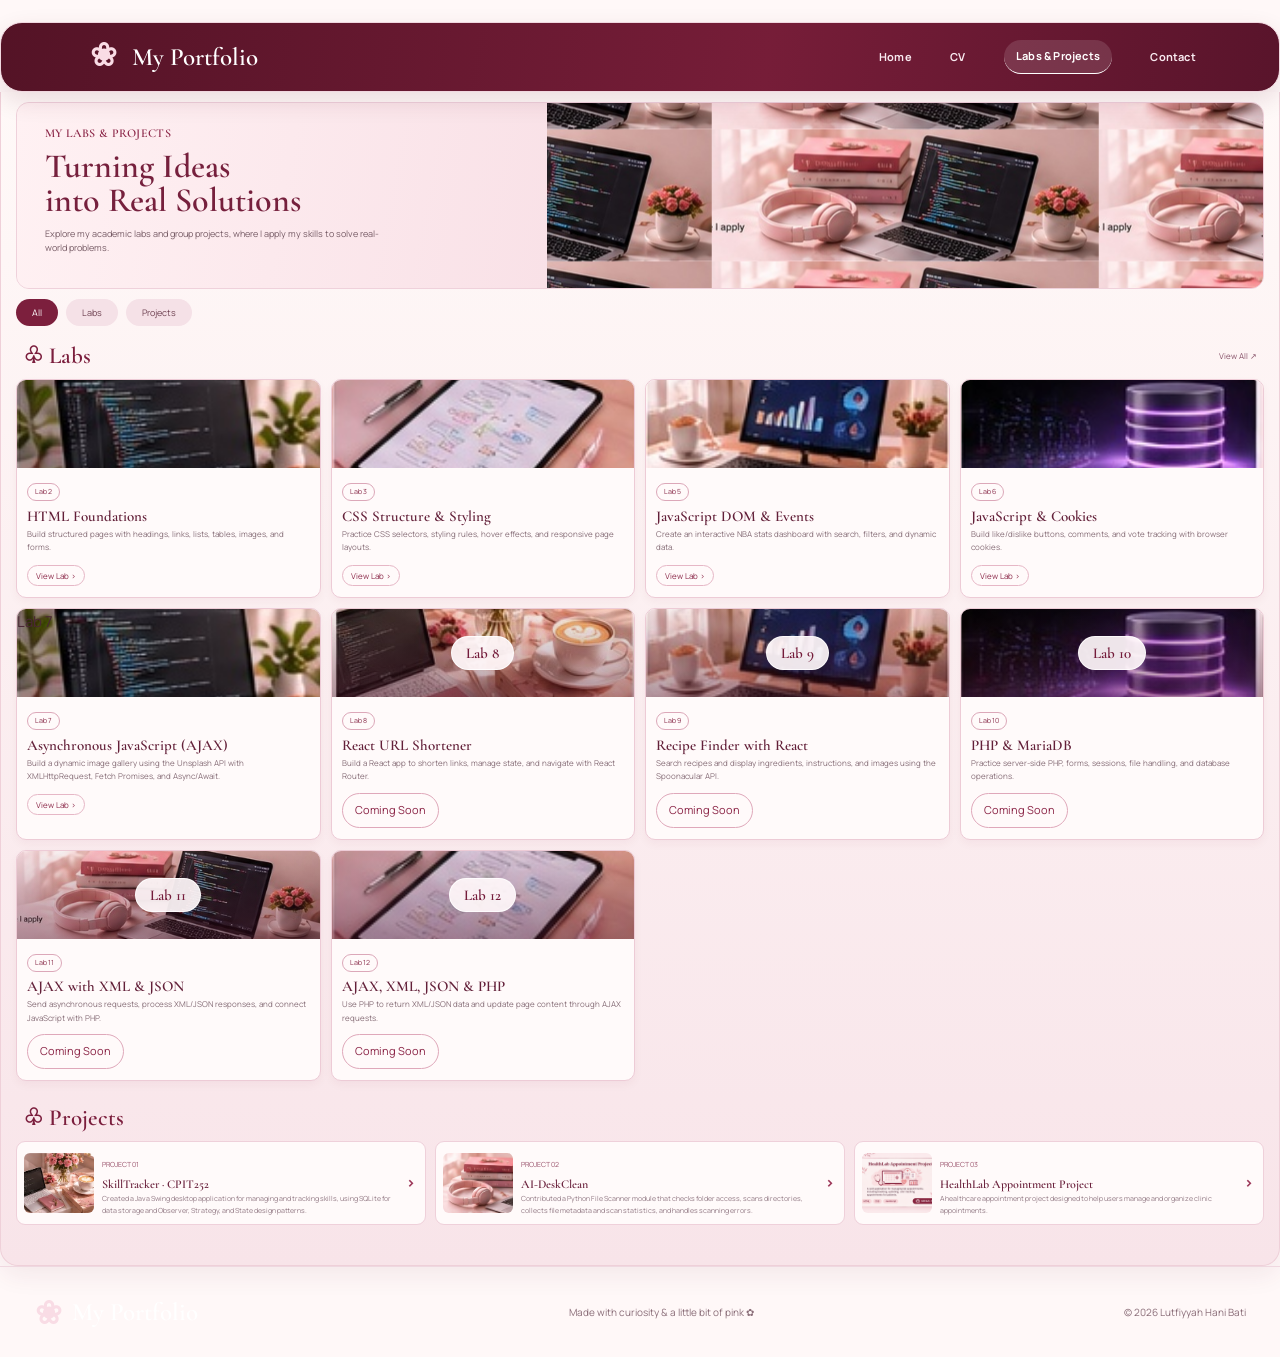
==== commit 5941357a: "Update labs links to live demos" ====
--- a/labs.html
+++ b/labs.html
@@ -1,70 +1,254 @@
+
 <!DOCTYPE html>
-
 <html lang="en">
 <head>
-<meta charset="utf-8"/><meta content="width=device-width, initial-scale=1.0" name="viewport"/>
+<meta charset="utf-8"/>
+<meta content="width=device-width, initial-scale=1.0" name="viewport"/>
 <title>Labs &amp; Projects | Lutfiyyah Hani Bati</title>
-<link href="https://fonts.googleapis.com" rel="preconnect"/><link crossorigin="" href="https://fonts.gstatic.com" rel="preconnect"/>
+<link href="https://fonts.googleapis.com" rel="preconnect"/>
+<link crossorigin="" href="https://fonts.gstatic.com" rel="preconnect"/>
 <link href="https://fonts.googleapis.com/css2?family=Cormorant+Garamond:wght@400;500;600;700&amp;family=Manrope:wght@400;500;600;700;800&amp;display=swap" rel="stylesheet"/>
 <link href="style.css" rel="stylesheet"/>
 </head>
+
 <body class="labs-page reference-page">
-<header class="site-header"><a class="brand" href="index.html"><span class="brand-mark">L</span><span>My Portfolio</span></a>
-<nav class="main-nav"><a href="index.html">Home</a><a href="cv.html">CV</a><a class="active" href="labs.html">Labs &amp; Projects</a><a href="contact.html">Contact</a></nav></header>
+
+<header class="site-header">
+<a class="brand" href="index.html">
+<span class="brand-mark">L</span>
+<span>My Portfolio</span>
+</a>
+
+<nav class="main-nav">
+<a href="index.html">Home</a>
+<a href="cv.html">CV</a>
+<a class="active" href="labs.html">Labs &amp; Projects</a>
+<a href="contact.html">Contact</a>
+</nav>
+</header>
+
 <main class="reference-labs">
-<section class="labs-hero"><div><p class="mini-eyebrow">MY LABS &amp; PROJECTS</p><h1>Turning Ideas<br/>into Real Solutions</h1><p>Explore my academic labs and group projects, where I apply my skills to solve real-world problems.</p></div><div class="labs-hero-photo"></div></section>
-<div aria-label="Filter portfolio items" class="labs-filter" role="group"><button aria-pressed="true" class="filter-active" data-filter="all" type="button">All</button><button aria-pressed="false" data-filter="labs" type="button">Labs</button><button aria-pressed="false" data-filter="projects" type="button">Projects</button></div>
-<section class="gallery-section labs-gallery-section"><div class="gallery-title"><h2>♧   Labs</h2><a href="https://github.com/lutfiyyahbati/cpit-405-labs" rel="noopener" target="_blank">View All ↗</a></div>
+
+<section class="labs-hero">
+<div>
+<p class="mini-eyebrow">MY LABS &amp; PROJECTS</p>
+<h1>Turning Ideas<br/>into Real Solutions</h1>
+<p>Explore my academic labs and group projects, where I apply my skills to solve real-world problems.</p>
+</div>
+<div class="labs-hero-photo"></div>
+</section>
+
+<div aria-label="Filter portfolio items" class="labs-filter" role="group">
+<button aria-pressed="true" class="filter-active" data-filter="all" type="button">All</button>
+<button aria-pressed="false" data-filter="labs" type="button">Labs</button>
+<button aria-pressed="false" data-filter="projects" type="button">Projects</button>
+</div>
+
+<section class="gallery-section labs-gallery-section">
+
+<div class="gallery-title">
+<h2>♧ Labs</h2>
+<a href="https://github.com/lutfiyyahbati/cpit-405-labs" rel="noopener" target="_blank">View All ↗</a>
+</div>
+
 <div class="lab-gallery">
-<article class="lab-photo-card"><div class="lab-cover cover-one"></div><div class="lab-card-body"><span class="lab-pill">Lab 2</span><h3>HTML Foundations</h3><p>Build structured pages with headings, links, lists, tables, images, and forms.</p><a href="https://github.com/lutfiyyahbati/cpit-405-labs/blob/main/labs/lab2.html" rel="noopener" target="_blank">View Details ›</a></div></article>
-<article class="lab-photo-card"><div class="lab-cover cover-two"></div><div class="lab-card-body"><span class="lab-pill">Lab 3</span><h3>CSS Structure &amp; Styling</h3><p>Practice CSS selectors, styling rules, hover effects, and responsive page layouts.</p><a href="https://github.com/lutfiyyahbati/cpit-405-labs/blob/main/labs/lab3.html" rel="noopener" target="_blank">View Details ›</a></div></article>
-<article class="lab-photo-card"><div class="lab-cover cover-three"></div><div class="lab-card-body"><span class="lab-pill">Lab 5</span><h3>JavaScript DOM &amp; Events</h3><p>Create an interactive NBA stats dashboard with search, filters, and dynamic data.</p><a href="https://github.com/lutfiyyahbati/cpit-405-labs/tree/main/labs/lab5" rel="noopener" target="_blank">View Details ›</a></div></article>
-<article class="lab-photo-card"><div class="lab-cover cover-four"></div><div class="lab-card-body"><span class="lab-pill">Lab 6</span><h3>JavaScript &amp; Cookies</h3><p>Build like/dislike buttons, comments, and vote tracking with browser cookies.</p><a href="https://github.com/lutfiyyahbati/cpit-405-labs/tree/main/lab6" rel="noopener" target="_blank">View Details ›</a></div></article>
+
+<!-- Lab 2 -->
+<article class="lab-photo-card">
+<div class="lab-cover cover-one"></div>
+<div class="lab-card-body">
+<span class="lab-pill">Lab 2</span>
+<h3>HTML Foundations</h3>
+<p>Build structured pages with headings, links, lists, tables, images, and forms.</p>
+<a href="https://lutfiyyahbati.github.io/cpit-405-labs/labs/lab2.html" rel="noopener" target="_blank">View Lab ›</a>
+</div>
+</article>
+
+<!-- Lab 3 -->
+<article class="lab-photo-card">
+<div class="lab-cover cover-two"></div>
+<div class="lab-card-body">
+<span class="lab-pill">Lab 3</span>
+<h3>CSS Structure &amp; Styling</h3>
+<p>Practice CSS selectors, styling rules, hover effects, and responsive page layouts.</p>
+<a href="https://lutfiyyahbati.github.io/cpit-405-labs/labs/lab3.html" rel="noopener" target="_blank">View Lab ›</a>
+</div>
+</article>
+
+<!-- Lab 5 -->
+<article class="lab-photo-card">
+<div class="lab-cover cover-three"></div>
+<div class="lab-card-body">
+<span class="lab-pill">Lab 5</span>
+<h3>JavaScript DOM &amp; Events</h3>
+<p>Create an interactive NBA stats dashboard with search, filters, and dynamic data.</p>
+<a href="https://lutfiyyahbati.github.io/cpit-405-labs/labs/lab5/index.html" rel="noopener" target="_blank">View Lab ›</a>
+</div>
+</article>
+
+<!-- Lab 6 -->
+<article class="lab-photo-card">
+<div class="lab-cover cover-four"></div>
+<div class="lab-card-body">
+<span class="lab-pill">Lab 6</span>
+<h3>JavaScript &amp; Cookies</h3>
+<p>Build like/dislike buttons, comments, and vote tracking with browser cookies.</p>
+<a href="https://lutfiyyahbati.github.io/cpit-405-labs/lab6/" rel="noopener" target="_blank">View Lab ›</a>
+</div>
+</article>
+
+<!-- Lab 7 -->
 <article aria-label="Completed Lab 7: Asynchronous JavaScript" class="lab-photo-card">
-<div class="lab-cover cover-lab7"><span>Lab 7</span></div>
-<div class="lab-card-body"><span class="lab-pill">Lab 7</span><h3>Asynchronous JavaScript (AJAX)</h3><p>Build a dynamic image gallery using the Unsplash API with XMLHttpRequest, Fetch Promises, and Async/Await.</p><a href="https://github.com/lutfiyyahbati/cpit-405-labs/tree/main/labs/lab7" rel="noopener" target="_blank">View Details ›</a></div>
-</article>
+<div class="lab-cover cover-lab7">
+<span>Lab 7</span>
+</div>
+<div class="lab-card-body">
+<span class="lab-pill">Lab 7</span>
+<h3>Asynchronous JavaScript (AJAX)</h3>
+<p>Build a dynamic image gallery using the Unsplash API with XMLHttpRequest, Fetch Promises, and Async/Await.</p>
+<a href="https://lutfiyyahbati.github.io/cpit-405-labs/labs/lab7/" rel="noopener" target="_blank">View Lab ›</a>
+</div>
+</article>
+
+<!-- Lab 8 -->
 <article aria-label="Lab 8 coming soon; content not uploaded yet" class="lab-photo-card reserved-lab-card">
-<div class="lab-cover cover-lab8 reserved-lab-cover"><span>Lab 8</span></div>
-<div class="lab-card-body"><span class="lab-pill">Lab 8</span><h3>React URL Shortener</h3><p>Build a React app to shorten links, manage state, and navigate with React Router.</p><span class="lab12-link">Coming Soon</span></div>
-</article>
+<div class="lab-cover cover-lab8 reserved-lab-cover">
+<span>Lab 8</span>
+</div>
+<div class="lab-card-body">
+<span class="lab-pill">Lab 8</span>
+<h3>React URL Shortener</h3>
+<p>Build a React app to shorten links, manage state, and navigate with React Router.</p>
+<span class="lab12-link">Coming Soon</span>
+</div>
+</article>
+
+<!-- Lab 9 -->
 <article aria-label="Lab 9 coming soon; content not uploaded yet" class="lab-photo-card reserved-lab-card">
-<div class="lab-cover cover-lab9 reserved-lab-cover"><span>Lab 9</span></div>
-<div class="lab-card-body"><span class="lab-pill">Lab 9</span><h3>Recipe Finder with React</h3><p>Search recipes and display ingredients, instructions, and images using the Spoonacular API.</p><span class="lab12-link">Coming Soon</span></div>
-</article>
+<div class="lab-cover cover-lab9 reserved-lab-cover">
+<span>Lab 9</span>
+</div>
+<div class="lab-card-body">
+<span class="lab-pill">Lab 9</span>
+<h3>Recipe Finder with React</h3>
+<p>Search recipes and display ingredients, instructions, and images using the Spoonacular API.</p>
+<span class="lab12-link">Coming Soon</span>
+</div>
+</article>
+
+<!-- Lab 10 -->
 <article aria-label="Lab 10 coming soon; content not uploaded yet" class="lab-photo-card reserved-lab-card">
-<div class="lab-cover cover-lab10 reserved-lab-cover"><span>Lab 10</span></div>
-<div class="lab-card-body"><span class="lab-pill">Lab 10</span><h3>PHP &amp; MariaDB</h3><p>Practice server-side PHP, forms, sessions, file handling, and database operations.</p><span class="lab12-link">Coming Soon</span></div>
-</article>
+<div class="lab-cover cover-lab10 reserved-lab-cover">
+<span>Lab 10</span>
+</div>
+<div class="lab-card-body">
+<span class="lab-pill">Lab 10</span>
+<h3>PHP &amp; MariaDB</h3>
+<p>Practice server-side PHP, forms, sessions, file handling, and database operations.</p>
+<span class="lab12-link">Coming Soon</span>
+</div>
+</article>
+
+<!-- Lab 11 -->
 <article aria-label="Lab 11 coming soon; content not uploaded yet" class="lab-photo-card reserved-lab-card">
-<div class="lab-cover cover-lab11 reserved-lab-cover"><span>Lab 11</span></div>
-<div class="lab-card-body"><span class="lab-pill">Lab 11</span><h3>AJAX with XML &amp; JSON</h3><p>Send asynchronous requests, process XML/JSON responses, and connect JavaScript with PHP.</p><span class="lab12-link">Coming Soon</span></div>
-</article>
+<div class="lab-cover cover-lab11 reserved-lab-cover">
+<span>Lab 11</span>
+</div>
+<div class="lab-card-body">
+<span class="lab-pill">Lab 11</span>
+<h3>AJAX with XML &amp; JSON</h3>
+<p>Send asynchronous requests, process XML/JSON responses, and connect JavaScript with PHP.</p>
+<span class="lab12-link">Coming Soon</span>
+</div>
+</article>
+
+<!-- Lab 12 -->
 <article aria-label="Lab 12 coming soon; content not uploaded yet" class="lab-photo-card reserved-lab-card">
-<div class="lab-cover cover-lab12 reserved-lab-cover"><span>Lab 12</span></div>
-<div class="lab-card-body"><span class="lab-pill">Lab 12</span><h3>AJAX, XML, JSON &amp; PHP</h3><p>Use PHP to return XML/JSON data and update page content through AJAX requests.</p><span class="lab12-link">Coming Soon</span></div>
-</article>
-</div></section>
-<section class="gallery-section group-gallery" id="group-projects"><div class="gallery-title"><h2>♧   Projects</h2></div><div class="group-project-grid">
-<a class="group-project" href="https://github.com/DanyahBa/SkillTracker_CPIT252" rel="noopener" target="_blank"><div class="group-thumb thumb-two"></div><div><small>PROJECT 01</small><h3>SkillTracker · CPIT252</h3><p>Created a Java Swing desktop application for managing and tracking skills, using SQLite for data storage and Observer, Strategy, and State design patterns.</p></div><b>›</b></a>
-<a class="group-project" href="https://github.com/deemalotaibi/AI-DeskClean" rel="noopener" target="_blank"><div class="group-thumb thumb-four"></div><div><small>PROJECT 02</small><h3>AI-DeskClean</h3><p>Contributed a Python File Scanner module that checks folder access, scans directories, collects file metadata and scan statistics, and handles scanning errors.</p></div><b>›</b></a>
-<a aria-label="HealthLab Appointment Project on GitHub" class="group-project" href="https://github.com/TasneemSaeedi/CAR_GROUP2" rel="noopener noreferrer" target="_blank"><div class="group-thumb thumb-three"></div><div><small>PROJECT 03</small><h3>HealthLab Appointment Project</h3><p>A healthcare appointment project designed to help users manage and organize clinic appointments.</p></div><b>›</b></a></div></section>
+<div class="lab-cover cover-lab12 reserved-lab-cover">
+<span>Lab 12</span>
+</div>
+<div class="lab-card-body">
+<span class="lab-pill">Lab 12</span>
+<h3>AJAX, XML, JSON &amp; PHP</h3>
+<p>Use PHP to return XML/JSON data and update page content through AJAX requests.</p>
+<span class="lab12-link">Coming Soon</span>
+</div>
+</article>
+
+</div>
+</section>
+
+<!-- Projects Section -->
+<section class="gallery-section group-gallery" id="group-projects">
+
+<div class="gallery-title">
+<h2>♧ Projects</h2>
+</div>
+
+<div class="group-project-grid">
+
+<a class="group-project" href="https://github.com/DanyahBa/SkillTracker_CPIT252" rel="noopener" target="_blank">
+<div class="group-thumb thumb-two"></div>
+<div>
+<small>PROJECT 01</small>
+<h3>SkillTracker · CPIT252</h3>
+<p>Created a Java Swing desktop application for managing and tracking skills, using SQLite for data storage and Observer, Strategy, and State design patterns.</p>
+</div>
+<b>›</b>
+</a>
+
+<a class="group-project" href="https://github.com/deemalotaibi/AI-DeskClean" rel="noopener" target="_blank">
+<div class="group-thumb thumb-four"></div>
+<div>
+<small>PROJECT 02</small>
+<h3>AI-DeskClean</h3>
+<p>Contributed a Python File Scanner module that checks folder access, scans directories, collects file metadata and scan statistics, and handles scanning errors.</p>
+</div>
+<b>›</b>
+</a>
+
+<a aria-label="HealthLab Appointment Project on GitHub" class="group-project" href="https://github.com/TasneemSaeedi/CAR_GROUP2" rel="noopener noreferrer" target="_blank">
+<div class="group-thumb thumb-three"></div>
+<div>
+<small>PROJECT 03</small>
+<h3>HealthLab Appointment Project</h3>
+<p>A healthcare appointment project designed to help users manage and organize clinic appointments.</p>
+</div>
+<b>›</b>
+</a>
+
+</div>
+</section>
+
 </main>
-<footer class="site-footer"><a class="brand" href="index.html"><span class="brand-mark">L</span><span>My Portfolio</span></a><p>Made with curiosity &amp; a little bit of pink ✿</p><span>© 2026 Lutfiyyah Hani Bati</span></footer>
+
+<footer class="site-footer">
+<a class="brand" href="index.html">
+<span class="brand-mark">L</span>
+<span>My Portfolio</span>
+</a>
+<p>Made with curiosity &amp; a little bit of pink ✿</p>
+<span>© 2026 Lutfiyyah Hani Bati</span>
+</footer>
+
 <script>
 document.addEventListener('DOMContentLoaded', () => {
   const buttons = document.querySelectorAll('.labs-filter button');
   const labSection = document.querySelector('.labs-gallery-section');
   const projectSection = document.querySelector('.group-gallery');
+
   buttons.forEach(button => button.addEventListener('click', () => {
     const filter = button.dataset.filter;
+
     buttons.forEach(item => {
       const active = item === button;
       item.classList.toggle('filter-active', active);
       item.setAttribute('aria-pressed', active ? 'true' : 'false');
     });
+
     labSection.hidden = filter === 'projects';
     projectSection.hidden = filter === 'labs';
+
     if (filter === 'projects') {
       projectSection.scrollIntoView({ behavior: 'smooth', block: 'start' });
     } else if (filter === 'labs') {
@@ -73,4 +257,6 @@
   }));
 });
 </script>
-</body></html>+
+</body>
+</html>
